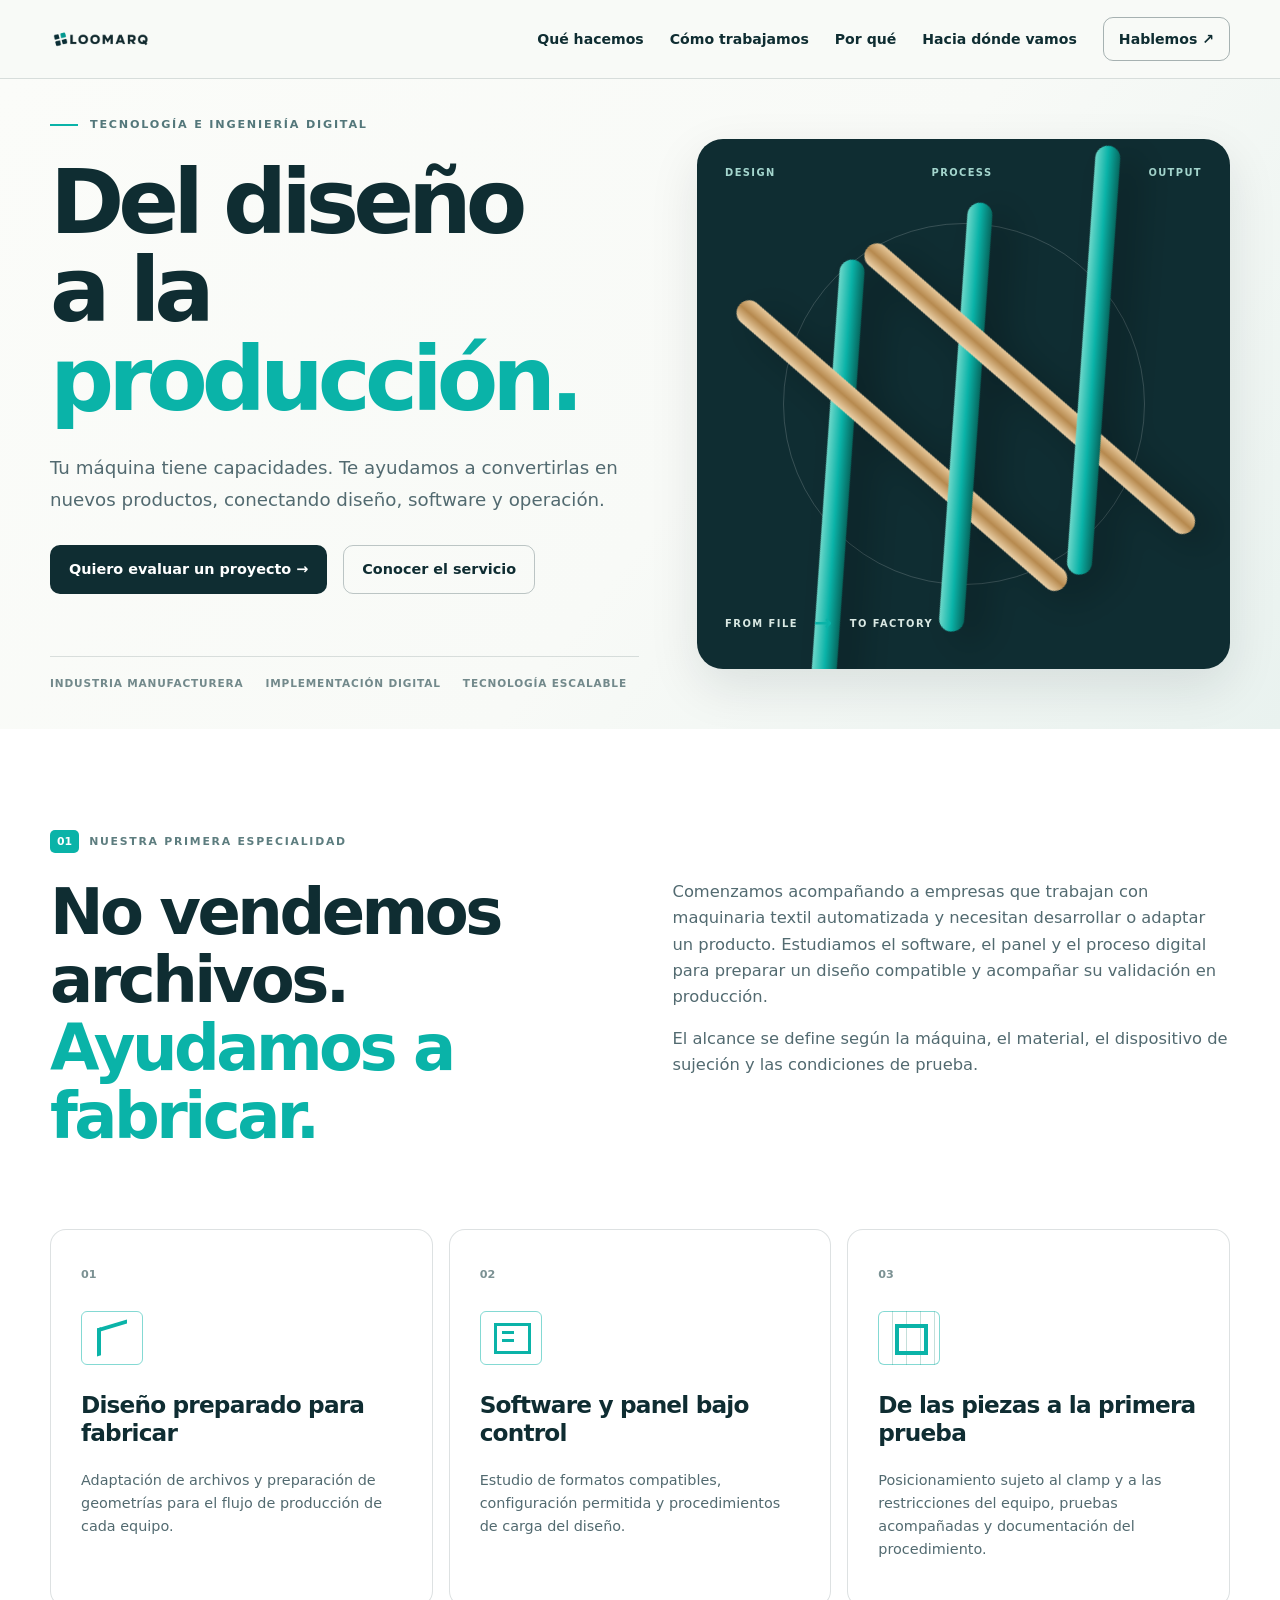
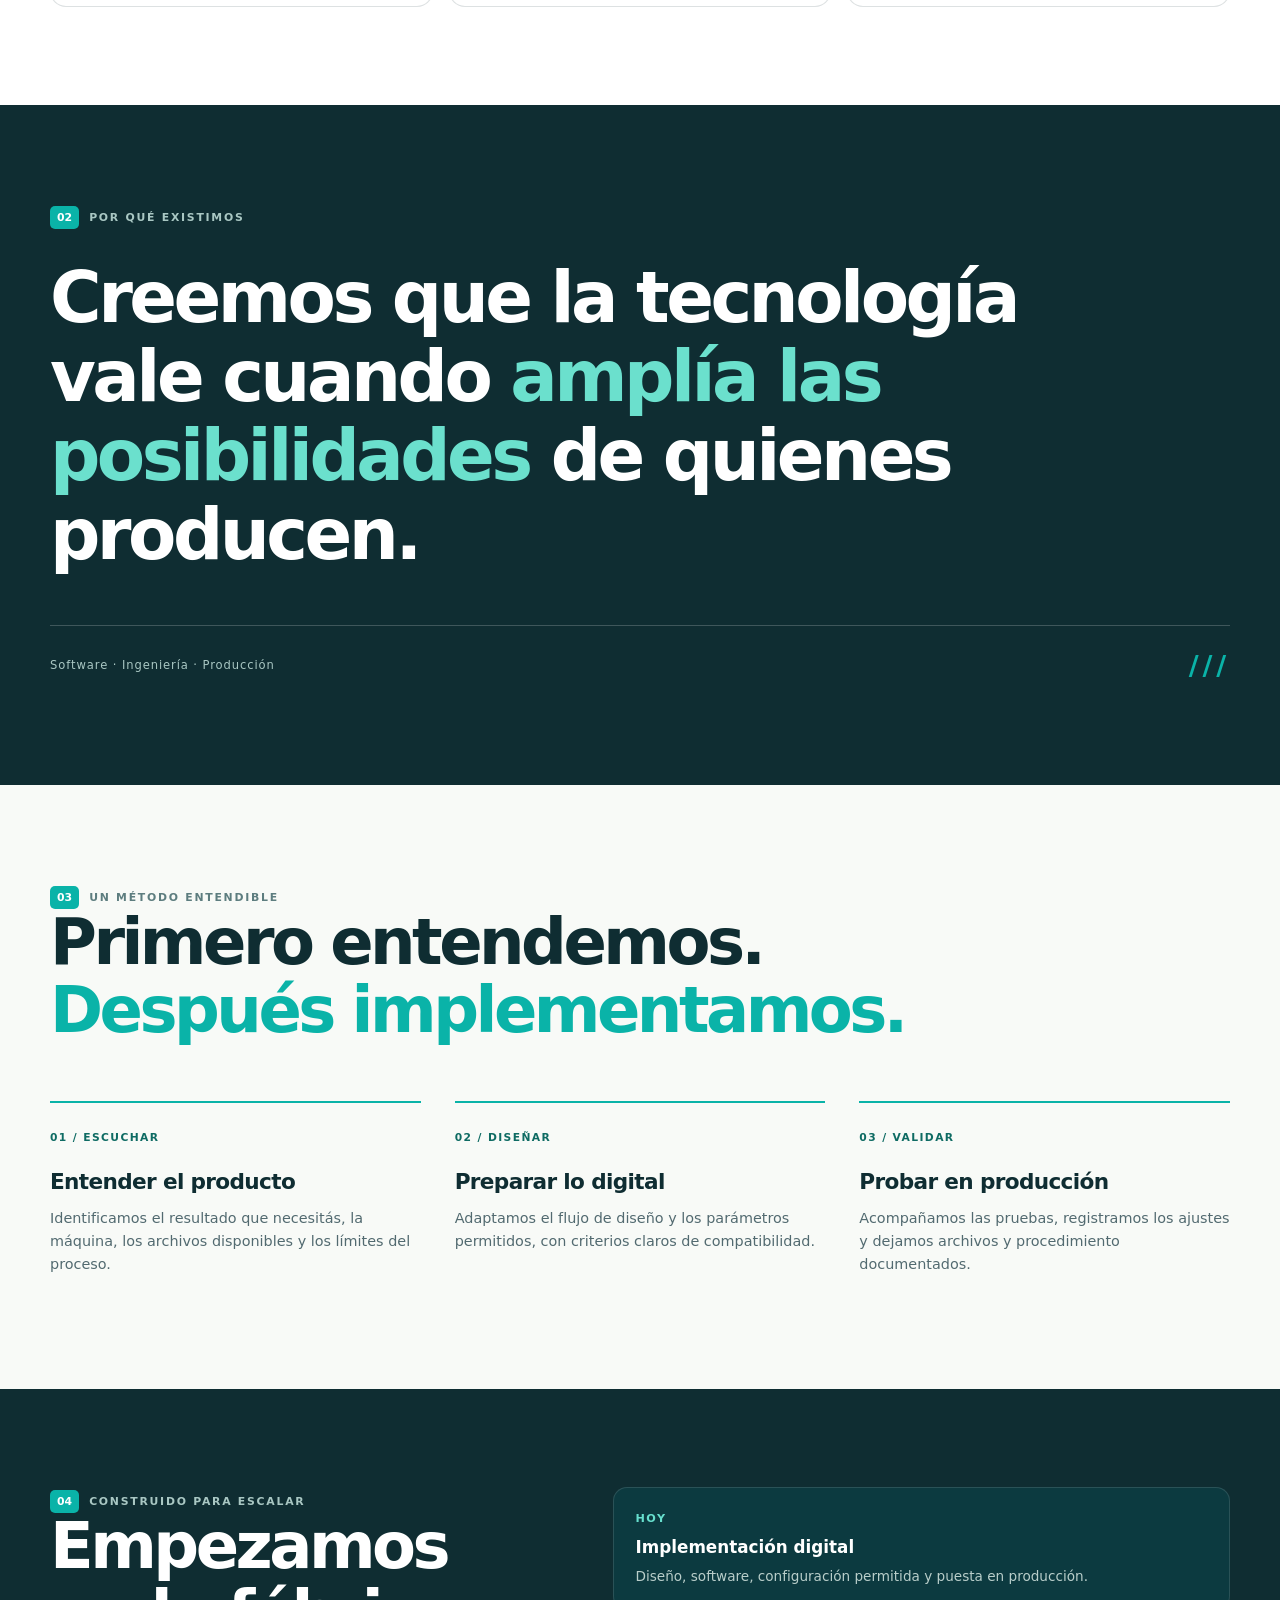
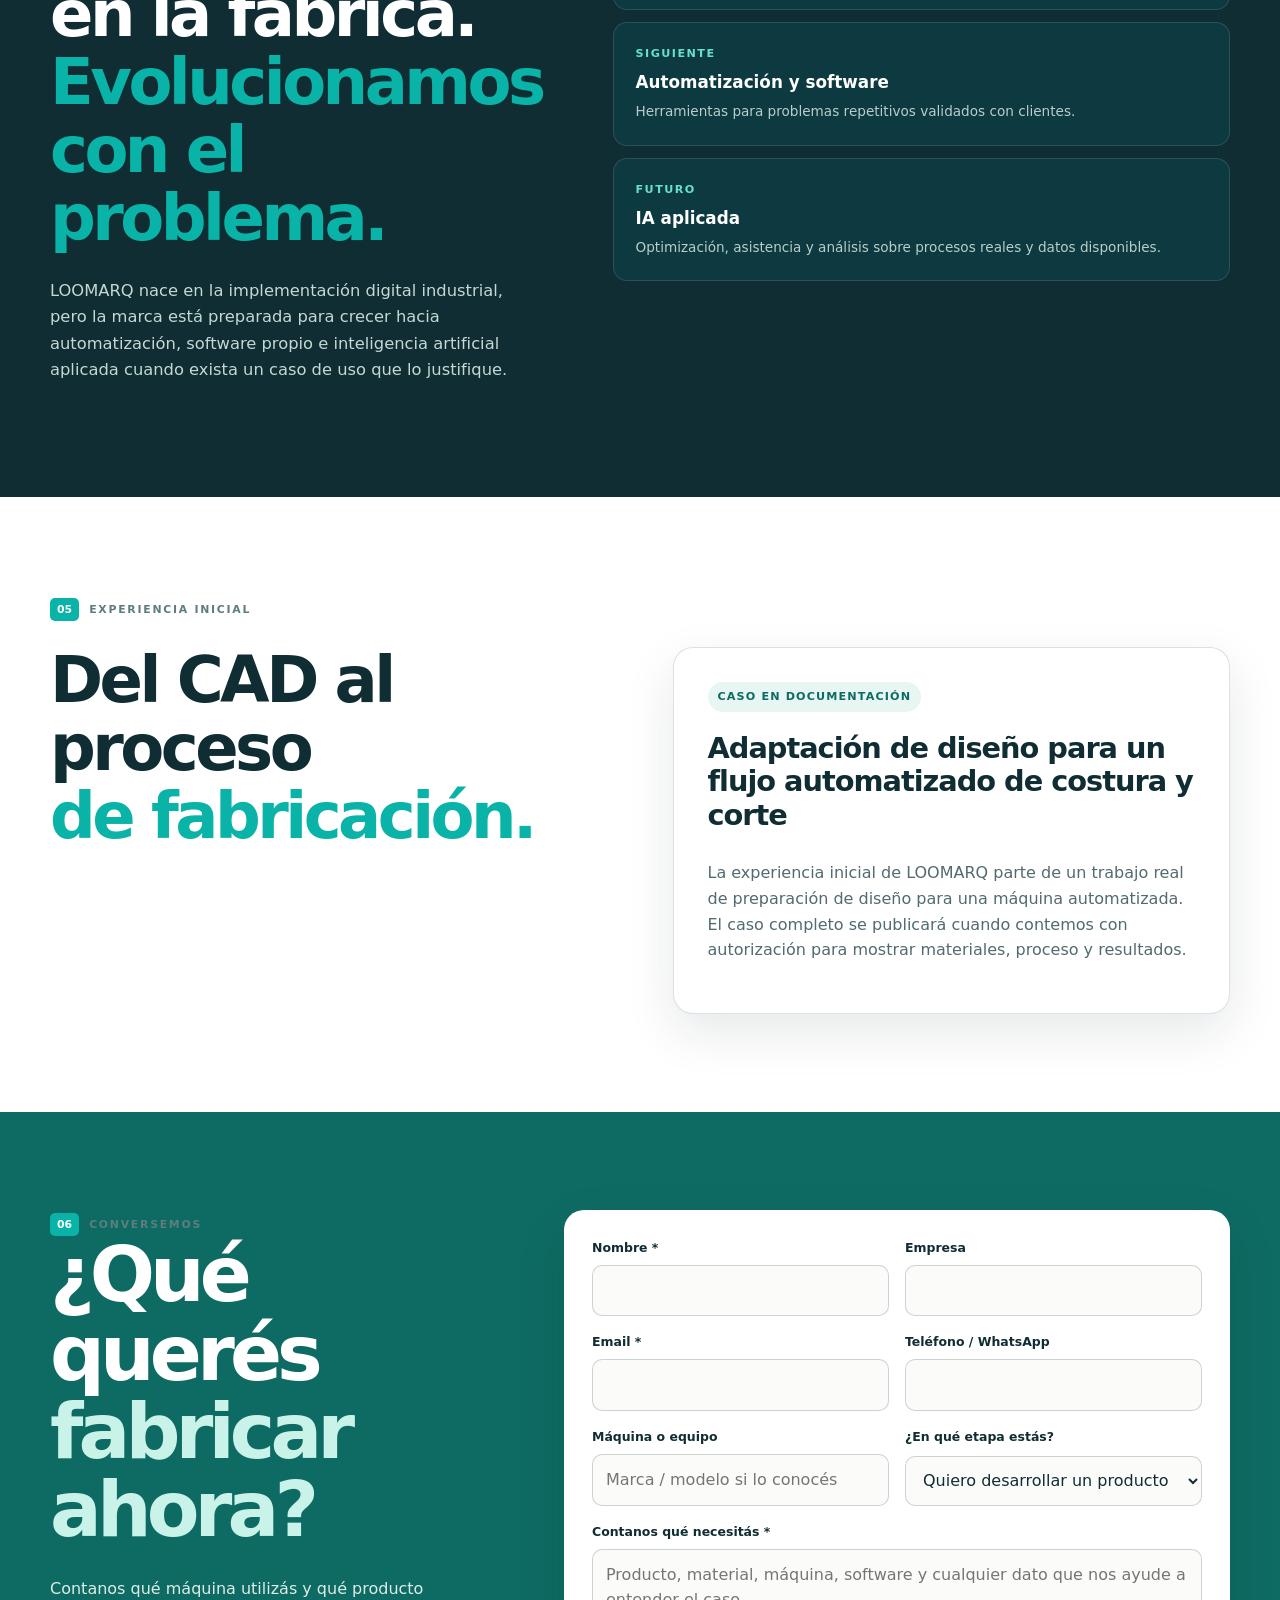
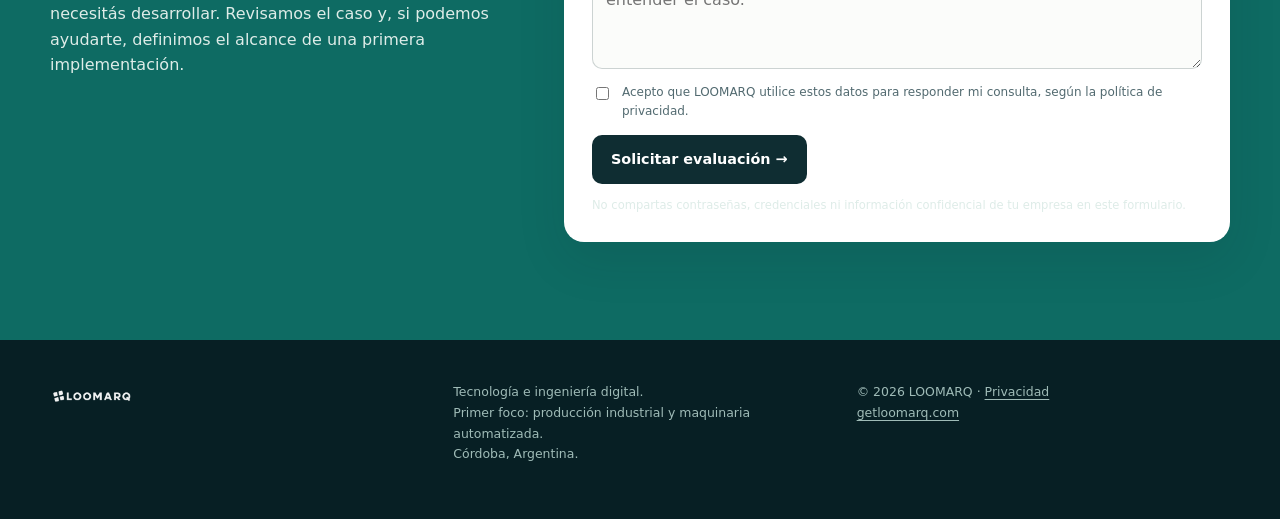
==== index.html @ f841d5cf "Initial LOOMARQ production website" ====
<!doctype html>
<html lang="es-AR">
<head>
  <meta charset="utf-8">
  <meta name="viewport" content="width=device-width,initial-scale=1">
  <title>LOOMARQ | Tecnología e ingeniería digital para producción industrial</title>
  <meta name="description" content="LOOMARQ conecta diseño, software y operación para ayudar a empresas industriales a poner nuevos productos en producción con maquinaria automatizada.">
  <meta name="theme-color" content="#0f2d32">
  <link rel="canonical" href="https://getloomarq.com/">
  <meta property="og:type" content="website"><meta property="og:locale" content="es_AR"><meta property="og:site_name" content="LOOMARQ">
  <meta property="og:title" content="LOOMARQ | Del diseño a la producción"><meta property="og:description" content="Tecnología e ingeniería digital para producción industrial.">
  <meta property="og:url" content="https://getloomarq.com/"><meta property="og:image" content="https://getloomarq.com/assets/img/og/loomarq-og-home.jpg">
  <meta name="twitter:card" content="summary_large_image"><meta name="twitter:title" content="LOOMARQ | Del diseño a la producción"><meta name="twitter:description" content="Tecnología e ingeniería digital para producción industrial."><meta name="twitter:image" content="https://getloomarq.com/assets/img/og/loomarq-og-home.jpg">
  <link rel="icon" href="./favicon.ico" sizes="any"><link rel="icon" type="image/png" sizes="32x32" href="./assets/icons/favicon-32x32.png"><link rel="apple-touch-icon" href="./assets/icons/apple-touch-icon.png"><link rel="manifest" href="./site.webmanifest">
  <link rel="stylesheet" href="./assets/css/styles.css">
  <script type="application/ld+json">{"@context":"https://schema.org","@type":"Organization","name":"LOOMARQ","url":"https://getloomarq.com/","logo":"https://getloomarq.com/assets/img/brand/loomarq-logo-primary.png","description":"Tecnología e ingeniería digital para producción industrial.","areaServed":"AR"}</script>
</head>
<body>
<a class="skip" href="#contenido">Ir al contenido</a>
<header class="header">
  <div class="wrap header__inner">
    <a class="brand" href="#inicio" aria-label="LOOMARQ, inicio"><img src="./assets/img/brand/loomarq-logo-primary.png" width="300" height="100" alt="LOOMARQ"></a>
    <nav class="nav" data-nav aria-label="Navegación principal">
      <a href="#soluciones">Qué hacemos</a><a href="#metodo">Cómo trabajamos</a><a href="#proposito">Por qué</a><a href="#evolucion">Hacia dónde vamos</a><a class="nav__cta" href="#contacto">Hablemos ↗</a>
    </nav>
    <button class="menu" data-menu aria-label="Abrir menú" aria-expanded="false">☰</button>
  </div>
</header>
<main id="contenido">
<section class="hero" id="inicio">
  <div class="wrap hero__grid">
    <div>
      <p class="eyebrow">Tecnología e ingeniería digital</p>
      <h1>Del diseño<br>a la <em>producción.</em></h1>
      <p class="lead">Tu máquina tiene capacidades. Te ayudamos a convertirlas en nuevos productos, conectando diseño, software y operación.</p>
      <div class="actions"><a class="btn btn--primary" href="#contacto">Quiero evaluar un proyecto →</a><a class="btn btn--secondary" href="#soluciones">Conocer el servicio</a></div>
      <div class="hero__tags"><span>Industria manufacturera</span><span>Implementación digital</span><span>Tecnología escalable</span></div>
    </div>
    <div class="machine-art" aria-hidden="true"><div class="machine-art__top"><span>DESIGN</span><span>PROCESS</span><span>OUTPUT</span></div><div class="braid"><span class="thread"></span><span class="thread"></span><span class="thread"></span><span class="thread"></span><span class="thread"></span></div><div class="machine-art__caption"><span>FROM FILE</span><b>→</b><span>TO FACTORY</span></div></div>
  </div>
</section>
<section class="section section--white" id="soluciones">
  <div class="wrap">
    <span class="kicker"><b>01</b>Nuestra primera especialidad</span>
    <div class="section__head"><h2>No vendemos archivos.<br><em>Ayudamos a fabricar.</em></h2><div class="section__copy"><p>Comenzamos acompañando a empresas que trabajan con maquinaria textil automatizada y necesitan desarrollar o adaptar un producto. Estudiamos el software, el panel y el proceso digital para preparar un diseño compatible y acompañar su validación en producción.</p><p>El alcance se define según la máquina, el material, el dispositivo de sujeción y las condiciones de prueba.</p></div></div>
    <div class="cards">
      <article class="card"><span class="card__num">01</span><div class="iconbox iconbox--design" aria-hidden="true"></div><h3>Diseño preparado para fabricar</h3><p>Adaptación de archivos y preparación de geometrías para el flujo de producción de cada equipo.</p></article>
      <article class="card"><span class="card__num">02</span><div class="iconbox iconbox--software" aria-hidden="true"></div><h3>Software y panel bajo control</h3><p>Estudio de formatos compatibles, configuración permitida y procedimientos de carga del diseño.</p></article>
      <article class="card"><span class="card__num">03</span><div class="iconbox iconbox--production" aria-hidden="true"></div><h3>De las piezas a la primera prueba</h3><p>Posicionamiento sujeto al clamp y a las restricciones del equipo, pruebas acompañadas y documentación del procedimiento.</p></article>
    </div>
  </div>
</section>
<section class="section section--dark" id="proposito">
  <div class="wrap"><span class="kicker"><b>02</b>Por qué existimos</span><p class="statement">Creemos que la tecnología vale cuando <em>amplía las posibilidades</em> de quienes producen.</p><div class="darkline"><span>Software · Ingeniería · Producción</span><strong>///</strong></div></div>
</section>
<section class="section" id="metodo">
  <div class="wrap"><span class="kicker"><b>03</b>Un método entendible</span><h2>Primero entendemos.<br><em>Después implementamos.</em></h2><div class="steps"><div class="step"><small>01 / ESCUCHAR</small><h3>Entender el producto</h3><p>Identificamos el resultado que necesitás, la máquina, los archivos disponibles y los límites del proceso.</p></div><div class="step"><small>02 / DISEÑAR</small><h3>Preparar lo digital</h3><p>Adaptamos el flujo de diseño y los parámetros permitidos, con criterios claros de compatibilidad.</p></div><div class="step"><small>03 / VALIDAR</small><h3>Probar en producción</h3><p>Acompañamos las pruebas, registramos los ajustes y dejamos archivos y procedimiento documentados.</p></div></div></div>
</section>
<section class="section section--dark" id="evolucion">
  <div class="wrap evolution"><div><span class="kicker"><b>04</b>Construido para escalar</span><h2>Empezamos en la fábrica.<br><em>Evolucionamos con el problema.</em></h2><div class="section__copy"><p>LOOMARQ nace en la implementación digital industrial, pero la marca está preparada para crecer hacia automatización, software propio e inteligencia artificial aplicada cuando exista un caso de uso que lo justifique.</p></div></div><div class="ladder"><div class="rung"><b>HOY</b><strong>Implementación digital</strong><p>Diseño, software, configuración permitida y puesta en producción.</p></div><div class="rung"><b>SIGUIENTE</b><strong>Automatización y software</strong><p>Herramientas para problemas repetitivos validados con clientes.</p></div><div class="rung"><b>FUTURO</b><strong>IA aplicada</strong><p>Optimización, asistencia y análisis sobre procesos reales y datos disponibles.</p></div></div></div>
</section>
<section class="section section--white">
  <div class="wrap"><span class="kicker"><b>05</b>Experiencia inicial</span><div class="section__head"><h2>Del CAD al proceso<br><em>de fabricación.</em></h2><div class="case"><span class="case__tag">Caso en documentación</span><h3>Adaptación de diseño para un flujo automatizado de costura y corte</h3><p>La experiencia inicial de LOOMARQ parte de un trabajo real de preparación de diseño para una máquina automatizada. El caso completo se publicará cuando contemos con autorización para mostrar materiales, proceso y resultados.</p></div></div></div>
</section>
<section class="section contact" id="contacto">
  <div class="wrap contact__grid"><div><span class="kicker"><b>06</b>Conversemos</span><h2>¿Qué querés<br><em>fabricar ahora?</em></h2><p>Contanos qué máquina utilizás y qué producto necesitás desarrollar. Revisamos el caso y, si podemos ayudarte, definimos el alcance de una primera implementación.</p></div>
  <form class="form" name="evaluacion" method="POST" action="./gracias.html" data-netlify="true" netlify-honeypot="bot-field">
    <input type="hidden" name="form-name" value="evaluacion"><p class="hidden"><label>No completar: <input name="bot-field"></label></p>
    <div class="form__grid"><div class="field"><label for="nombre">Nombre *</label><input id="nombre" name="nombre" autocomplete="name" required></div><div class="field"><label for="empresa">Empresa</label><input id="empresa" name="empresa" autocomplete="organization"></div><div class="field"><label for="email">Email *</label><input id="email" name="email" type="email" autocomplete="email" required></div><div class="field"><label for="telefono">Teléfono / WhatsApp</label><input id="telefono" name="telefono" type="tel" autocomplete="tel"></div><div class="field"><label for="maquina">Máquina o equipo</label><input id="maquina" name="maquina" placeholder="Marca / modelo si lo conocés"></div><div class="field"><label for="etapa">¿En qué etapa estás?</label><select id="etapa" name="etapa"><option>Quiero desarrollar un producto</option><option>Ya tengo un diseño y necesito adaptarlo</option><option>Necesito entender software/panel</option><option>Estoy evaluando una máquina</option><option>Otro</option></select></div><div class="field field--full"><label for="mensaje">Contanos qué necesitás *</label><textarea id="mensaje" name="mensaje" required placeholder="Producto, material, máquina, software y cualquier dato que nos ayude a entender el caso."></textarea></div></div>
    <label class="check"><input type="checkbox" name="privacidad" required><span>Acepto que LOOMARQ utilice estos datos para responder mi consulta, según la <a href="./privacidad.html" target="_blank" rel="noopener">política de privacidad</a>.</span></label>
    <button class="btn btn--primary" type="submit">Solicitar evaluación →</button><p class="form__note">No compartas contraseñas, credenciales ni información confidencial de tu empresa en este formulario.</p>
  </form></div>
</section>
</main>
<footer class="footer"><div class="wrap footer__grid"><div class="footer__brand"><img src="./assets/img/brand/loomarq-logo-primary.png" alt="LOOMARQ"></div><p>Tecnología e ingeniería digital.<br>Primer foco: producción industrial y maquinaria automatizada.<br>Córdoba, Argentina.</p><small>© <span data-year></span> LOOMARQ · <a href="./privacidad.html">Privacidad</a><br><a href="https://getloomarq.com/">getloomarq.com</a></small></div></footer>
<script src="./assets/js/main.js" defer></script>
</body></html>
---- assets/css/styles.css ----
:root{
  --ink:#0f2d32; --deep:#071f24; --teal:#0ab3a8; --teal-dark:#0e6b63;
  --mint:#c9f2e8; --paper:#f8faf7; --white:#ffffff; --slate:#526a70;
  --sand:#d6b57c; --line:rgba(15,45,50,.14); --shadow:0 18px 50px rgba(7,31,36,.10);
  --radius:18px; --max:1180px;
}
*{box-sizing:border-box}
html{scroll-behavior:smooth}
body{margin:0;background:var(--paper);color:var(--ink);font-family:Inter,ui-sans-serif,system-ui,-apple-system,"Segoe UI",Roboto,Arial,sans-serif;line-height:1.6;text-rendering:optimizeLegibility}
img{max-width:100%;display:block} a{color:inherit;text-decoration:none} button,input,textarea,select{font:inherit}
button,a{touch-action:manipulation}.wrap{width:min(var(--max),calc(100% - 44px));margin-inline:auto}.skip{position:absolute;left:-9999px;top:8px;background:white;padding:10px 14px;border-radius:8px;z-index:999}.skip:focus{left:12px}
.header{position:sticky;top:0;z-index:50;background:rgba(248,250,247,.94);backdrop-filter:blur(14px);border-bottom:1px solid var(--line)}.header__inner{height:78px;display:flex;align-items:center;justify-content:space-between;gap:20px}.brand img{height:34px;width:auto}.nav{display:flex;align-items:center;gap:26px;font-size:.88rem;font-weight:650}.nav a{transition:color .2s ease}.nav a:hover{color:var(--teal-dark)}.nav__cta{padding:10px 15px;border:1px solid rgba(15,45,50,.35);border-radius:10px}.menu{display:none;border:0;background:transparent;padding:8px;color:var(--ink)}
.hero{background:linear-gradient(128deg,#fbfcf9 0%,#f8faf7 56%,#e9f2ef 100%);overflow:hidden}.hero__grid{min-height:650px;display:grid;grid-template-columns:1.05fr .95fr;gap:58px;align-items:center}.eyebrow{display:flex;align-items:center;gap:12px;font-weight:800;letter-spacing:.16em;text-transform:uppercase;font-size:.7rem;color:#53777a}.eyebrow::before{content:"";display:block;width:28px;height:2px;background:var(--teal)}h1,h2,h3,p{margin-top:0}h1{font-size:clamp(3.4rem,7vw,6.2rem);line-height:.99;letter-spacing:-.067em;margin:24px 0 28px;font-weight:820}h1 em,h2 em{font-style:normal;color:var(--teal)}.lead{font-size:1.14rem;line-height:1.75;color:var(--slate);max-width:610px}.actions{display:flex;align-items:center;flex-wrap:wrap;gap:16px;margin-top:30px}.btn{display:inline-flex;align-items:center;justify-content:center;gap:16px;min-height:48px;padding:12px 18px;border-radius:10px;border:1px solid transparent;font-weight:760;font-size:.9rem;cursor:pointer;transition:transform .2s ease,background .2s ease,border-color .2s ease}.btn:hover{transform:translateY(-2px)}.btn--primary{background:var(--ink);color:white}.btn--primary:hover{background:var(--teal-dark)}.btn--secondary{border-color:rgba(15,45,50,.26);background:transparent}.btn--secondary:hover{border-color:var(--teal-dark)}
.hero__tags{margin-top:62px;padding-top:18px;border-top:1px solid var(--line);display:flex;gap:22px;flex-wrap:wrap;color:#72898b;text-transform:uppercase;letter-spacing:.08em;font-size:.66rem;font-weight:750}.machine-art{height:530px;background:var(--ink);border-radius:26px;position:relative;overflow:hidden;box-shadow:var(--shadow)}.machine-art::after{content:"";position:absolute;width:360px;height:360px;border:1px solid rgba(255,255,255,.17);border-radius:50%;left:50%;top:50%;transform:translate(-50%,-50%)}.machine-art__top{position:absolute;inset:26px 28px auto;display:flex;justify-content:space-between;color:#a4d6ce;font-size:.62rem;font-weight:800;letter-spacing:.14em;z-index:2}.braid{position:absolute;width:390px;height:300px;left:50%;top:50%;transform:translate(-50%,-49%) rotate(-24deg);filter:drop-shadow(12px 18px 18px rgba(0,0,0,.25));z-index:2}.thread{position:absolute;width:25px;height:430px;border-radius:30px;background:linear-gradient(90deg,#6ed8ca,var(--teal),#06675e)}.thread:nth-child(even){background:linear-gradient(90deg,#ecd2aa,#b6894e,#e7c89a)}.thread:nth-child(1){left:40px;top:-55px;transform:rotate(28deg)}.thread:nth-child(2){left:110px;top:-55px;transform:rotate(-25deg)}.thread:nth-child(3){left:180px;top:-55px;transform:rotate(28deg)}.thread:nth-child(4){left:250px;top:-55px;transform:rotate(-25deg)}.thread:nth-child(5){left:320px;top:-55px;transform:rotate(28deg)}.machine-art__caption{position:absolute;left:28px;right:28px;bottom:28px;display:flex;align-items:center;gap:16px;color:#d9e8e3;font-size:.62rem;letter-spacing:.15em;font-weight:800;z-index:3}.machine-art__caption b{color:var(--teal);font-size:1.35rem}
.section{padding:98px 0}.section--white{background:white}.section--dark{background:var(--ink);color:white}.section__head{display:grid;grid-template-columns:1fr 1fr;gap:65px;align-items:start;margin-top:26px}.section h2{font-size:clamp(2.55rem,5vw,4.5rem);line-height:1.06;letter-spacing:-.055em;margin-bottom:26px}.section__copy{font-size:1.02rem;color:var(--slate);max-width:620px}.section--dark .section__copy{color:#c6d8d4}.kicker{display:inline-flex;align-items:center;gap:10px;font-size:.68rem;letter-spacing:.16em;text-transform:uppercase;font-weight:800;color:#5d7d7f}.kicker b{background:var(--teal);color:white;border-radius:5px;padding:3px 7px;letter-spacing:0}.section--dark .kicker{color:#a9c7c3}.cards{display:grid;grid-template-columns:repeat(3,1fr);gap:16px;margin-top:52px}.card{background:white;border:1px solid var(--line);padding:30px;border-radius:16px;min-height:300px;transition:transform .2s ease,border-color .2s ease,box-shadow .2s ease}.card:hover{transform:translateY(-4px);border-color:rgba(10,179,168,.55);box-shadow:0 14px 40px rgba(7,31,36,.07)}.card__num{font-size:.7rem;color:#7b9193;font-weight:750}.iconbox{width:62px;height:54px;border:1px solid rgba(10,179,168,.5);margin:26px 0;position:relative;border-radius:6px}.iconbox::before,.iconbox::after{content:"";position:absolute}.iconbox--design::before{inset:12px 15px;border-left:4px solid var(--teal);border-top:4px solid var(--teal);transform:skewY(-17deg)}.iconbox--software::before{width:31px;height:25px;border:3px solid var(--teal);left:13px;top:11px}.iconbox--software::after{width:12px;height:3px;background:var(--teal);left:21px;top:19px;box-shadow:0 8px 0 var(--teal)}.iconbox--production{background:repeating-linear-gradient(90deg,transparent 0,transparent 13px,#c4dfda 13px,#c4dfda 14px)}.iconbox--production::before{left:16px;top:12px;width:25px;height:23px;border:4px solid var(--teal)}.card h3{font-size:1.45rem;line-height:1.18;letter-spacing:-.035em}.card p{color:var(--slate);font-size:.9rem}
.statement{font-size:clamp(2.4rem,5.5vw,4.8rem);font-weight:820;line-height:1.12;letter-spacing:-.05em;max-width:1000px;margin:30px 0 50px}.statement em{font-style:normal;color:#6be0cd}.darkline{display:flex;align-items:center;justify-content:space-between;border-top:1px solid rgba(255,255,255,.20);padding-top:18px;color:#a9c7c3;font-size:.72rem;letter-spacing:.08em}.darkline strong{color:var(--teal);font-size:1.7rem;letter-spacing:.14em}
.steps{display:grid;grid-template-columns:repeat(3,1fr);gap:34px;margin-top:56px}.step{border-top:2px solid var(--teal);padding-top:20px}.step small{font-size:.67rem;letter-spacing:.13em;color:var(--teal-dark);font-weight:800}.step h3{font-size:1.35rem;letter-spacing:-.03em;margin:16px 0 8px}.step p{color:var(--slate);font-size:.9rem}.evolution{display:grid;grid-template-columns:.85fr 1.15fr;gap:70px;align-items:start}.ladder{display:grid;gap:12px}.rung{background:#0c3a40;border:1px solid rgba(255,255,255,.12);padding:22px;border-radius:14px}.rung b{display:block;color:#67dfce;font-size:.7rem;letter-spacing:.13em;margin-bottom:6px}.rung strong{font-size:1.05rem}.rung p{color:#b9ceca;font-size:.85rem;margin:5px 0 0}.case{border:1px solid var(--line);background:white;border-radius:20px;padding:34px;box-shadow:var(--shadow)}.case__tag{display:inline-block;background:#e7f6f2;color:var(--teal-dark);font-size:.7rem;letter-spacing:.1em;text-transform:uppercase;font-weight:800;border-radius:999px;padding:6px 10px;margin-bottom:20px}.case h3{font-size:1.8rem;line-height:1.15;letter-spacing:-.035em}.case p{color:var(--slate)}
.contact{background:#0e6b63;color:white}.contact__grid{display:grid;grid-template-columns:.8fr 1.2fr;gap:70px;align-items:start}.contact h2{font-size:clamp(3rem,6vw,5.8rem);line-height:1.02;letter-spacing:-.064em}.contact h2 em{color:var(--mint)}.contact p{color:#deece8}.form{background:white;color:var(--ink);border-radius:20px;padding:28px;box-shadow:var(--shadow)}.form__grid{display:grid;grid-template-columns:1fr 1fr;gap:16px}.field{display:grid;gap:7px}.field--full{grid-column:1/-1}.field label{font-size:.78rem;font-weight:760}.field input,.field textarea,.field select{width:100%;border:1px solid rgba(15,45,50,.20);border-radius:10px;background:#fbfcfa;padding:12px 13px;color:var(--ink);outline:none}.field input:focus,.field textarea:focus,.field select:focus{border-color:var(--teal);box-shadow:0 0 0 3px rgba(10,179,168,.12)}.field textarea{min-height:120px;resize:vertical}.check{display:flex;gap:10px;align-items:flex-start;font-size:.75rem;color:var(--slate);margin:14px 0}.check input{margin-top:4px}.form__note{font-size:.72rem;color:#6d8386;margin:12px 0 0}.hidden{position:absolute;left:-9999px;width:1px;height:1px;overflow:hidden}
.footer{background:var(--deep);color:#c9dad7;padding:42px 0}.footer__grid{display:grid;grid-template-columns:1fr 1fr 1fr;gap:30px;align-items:start}.footer__brand img{height:28px;filter:brightness(0) invert(1);opacity:.95}.footer p,.footer small{font-size:.78rem;line-height:1.65;color:#9fbbb7}.footer a{text-decoration:underline;text-underline-offset:3px}.footer a:hover{color:white}
.legal{padding:82px 0}.legal h1{font-size:clamp(2.4rem,5vw,4rem)}.legal h2{font-size:1.35rem;margin-top:34px;letter-spacing:-.02em}.legal p,.legal li{color:var(--slate)}.thanks{min-height:72vh;display:grid;place-items:center;text-align:center}.thanks .case{max-width:650px}
:focus-visible{outline:3px solid var(--teal);outline-offset:4px;border-radius:6px}
@media(max-width:900px){.nav a:not(.nav__cta){display:none}.menu{display:block}.nav{gap:8px}.nav.open{position:absolute;top:78px;left:0;right:0;background:var(--paper);padding:20px 22px;border-bottom:1px solid var(--line);display:grid}.nav.open a{display:block!important}.hero__grid,.section__head,.evolution,.contact__grid{grid-template-columns:1fr}.hero__grid{padding:56px 0;min-height:auto}.machine-art{height:400px}.cards,.steps{grid-template-columns:1fr}.section{padding:72px 0}.contact__grid{gap:35px}.footer__grid{grid-template-columns:1fr 1fr}.form__grid{grid-template-columns:1fr}.field--full{grid-column:auto}}
@media(max-width:560px){.wrap{width:min(var(--max),calc(100% - 30px))}.brand img{height:28px}.nav__cta{display:none!important}.machine-art{height:330px}.braid{transform:translate(-50%,-50%) rotate(-24deg) scale(.72)}.hero__tags{margin-top:42px}.section{padding:62px 0}.cards{margin-top:35px}.footer__grid{grid-template-columns:1fr}.form{padding:20px}.darkline{align-items:flex-end}.darkline span{max-width:70%}}
@media(prefers-reduced-motion:reduce){html{scroll-behavior:auto}.btn,.card{transition:none}.btn:hover,.card:hover{transform:none}}
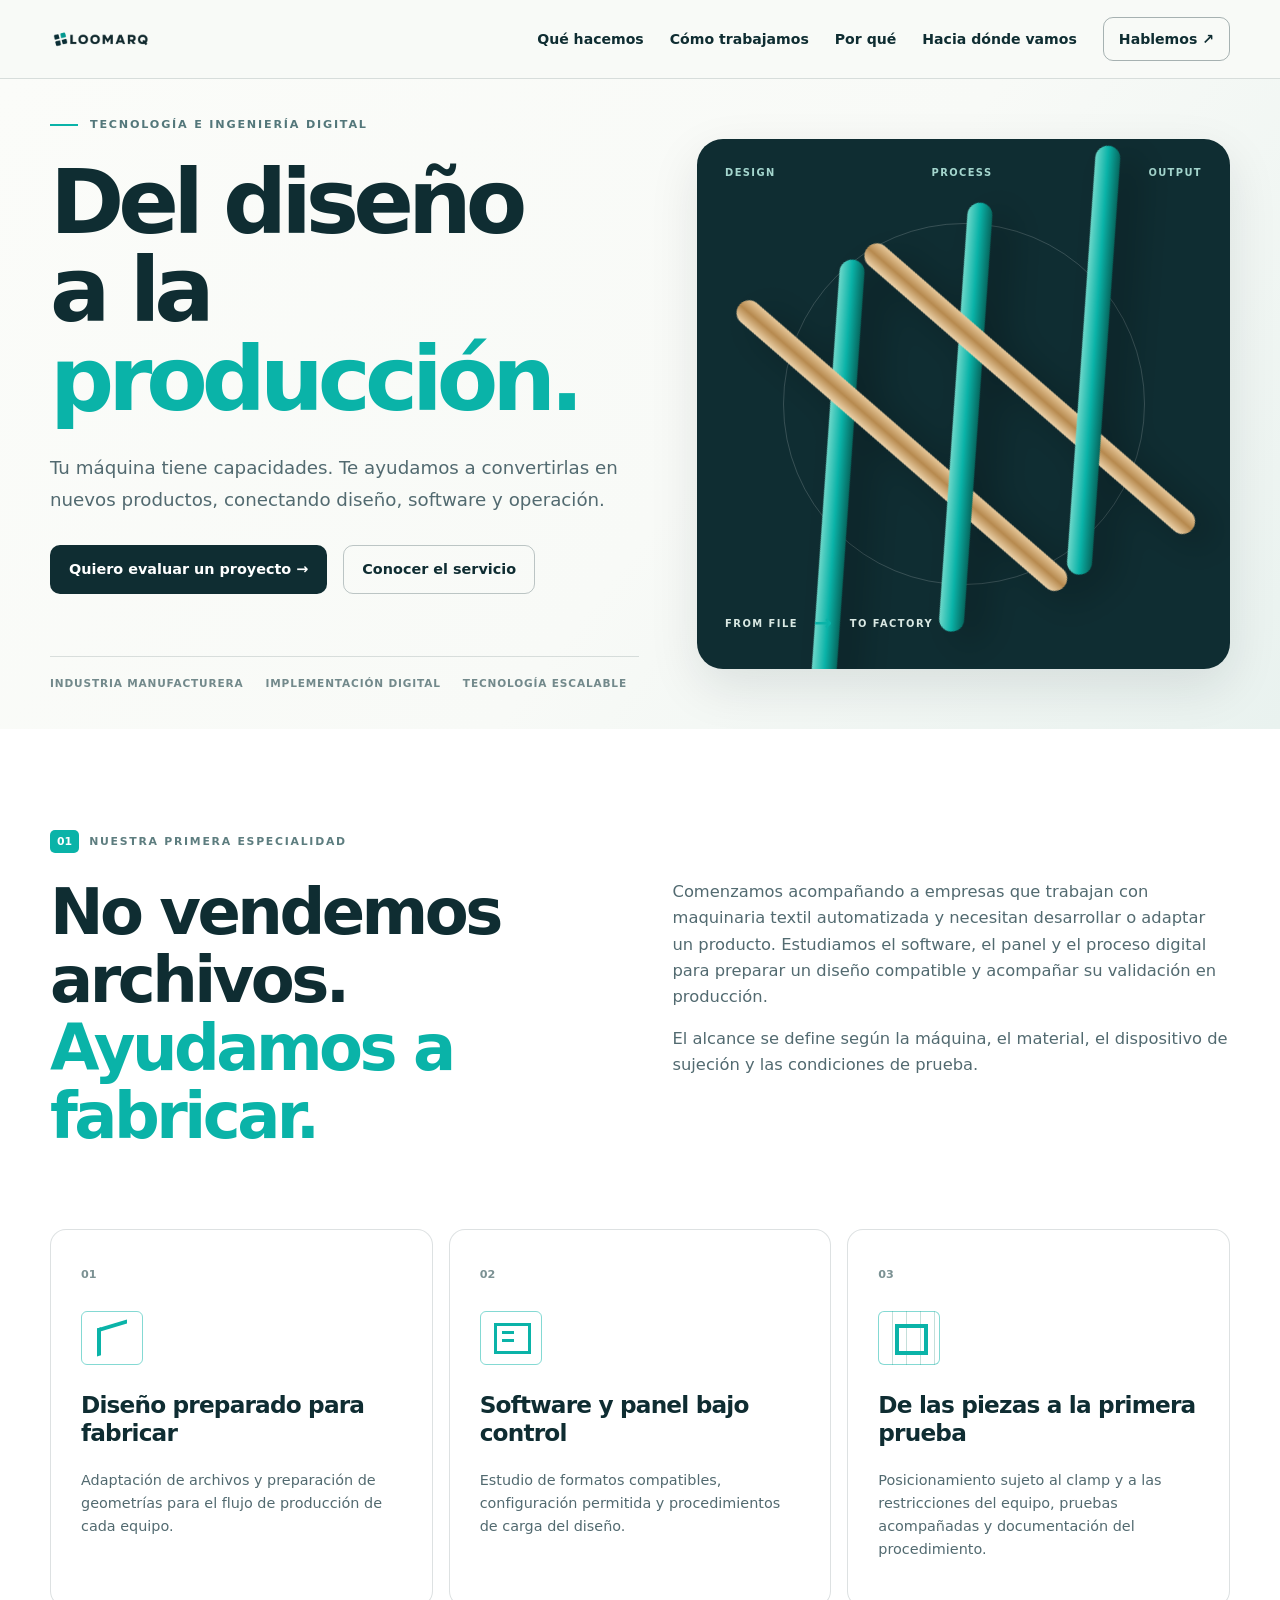
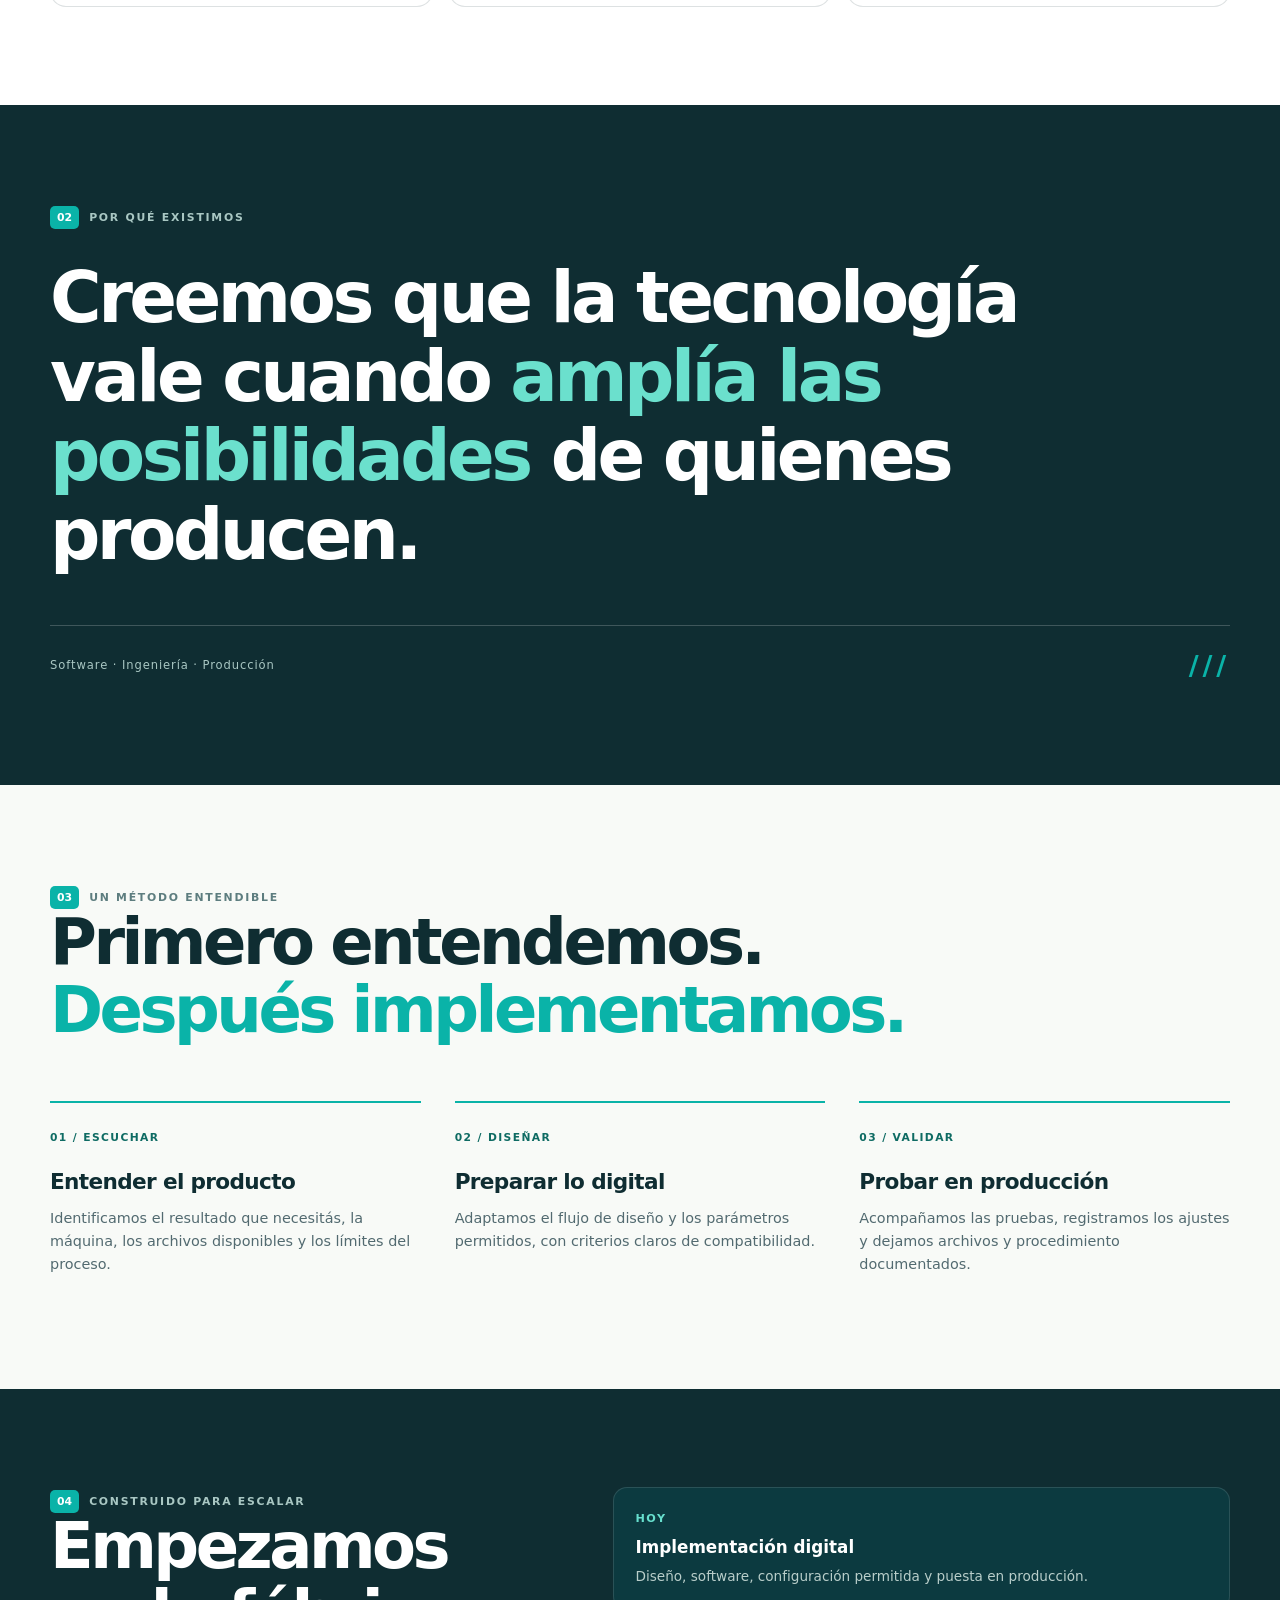
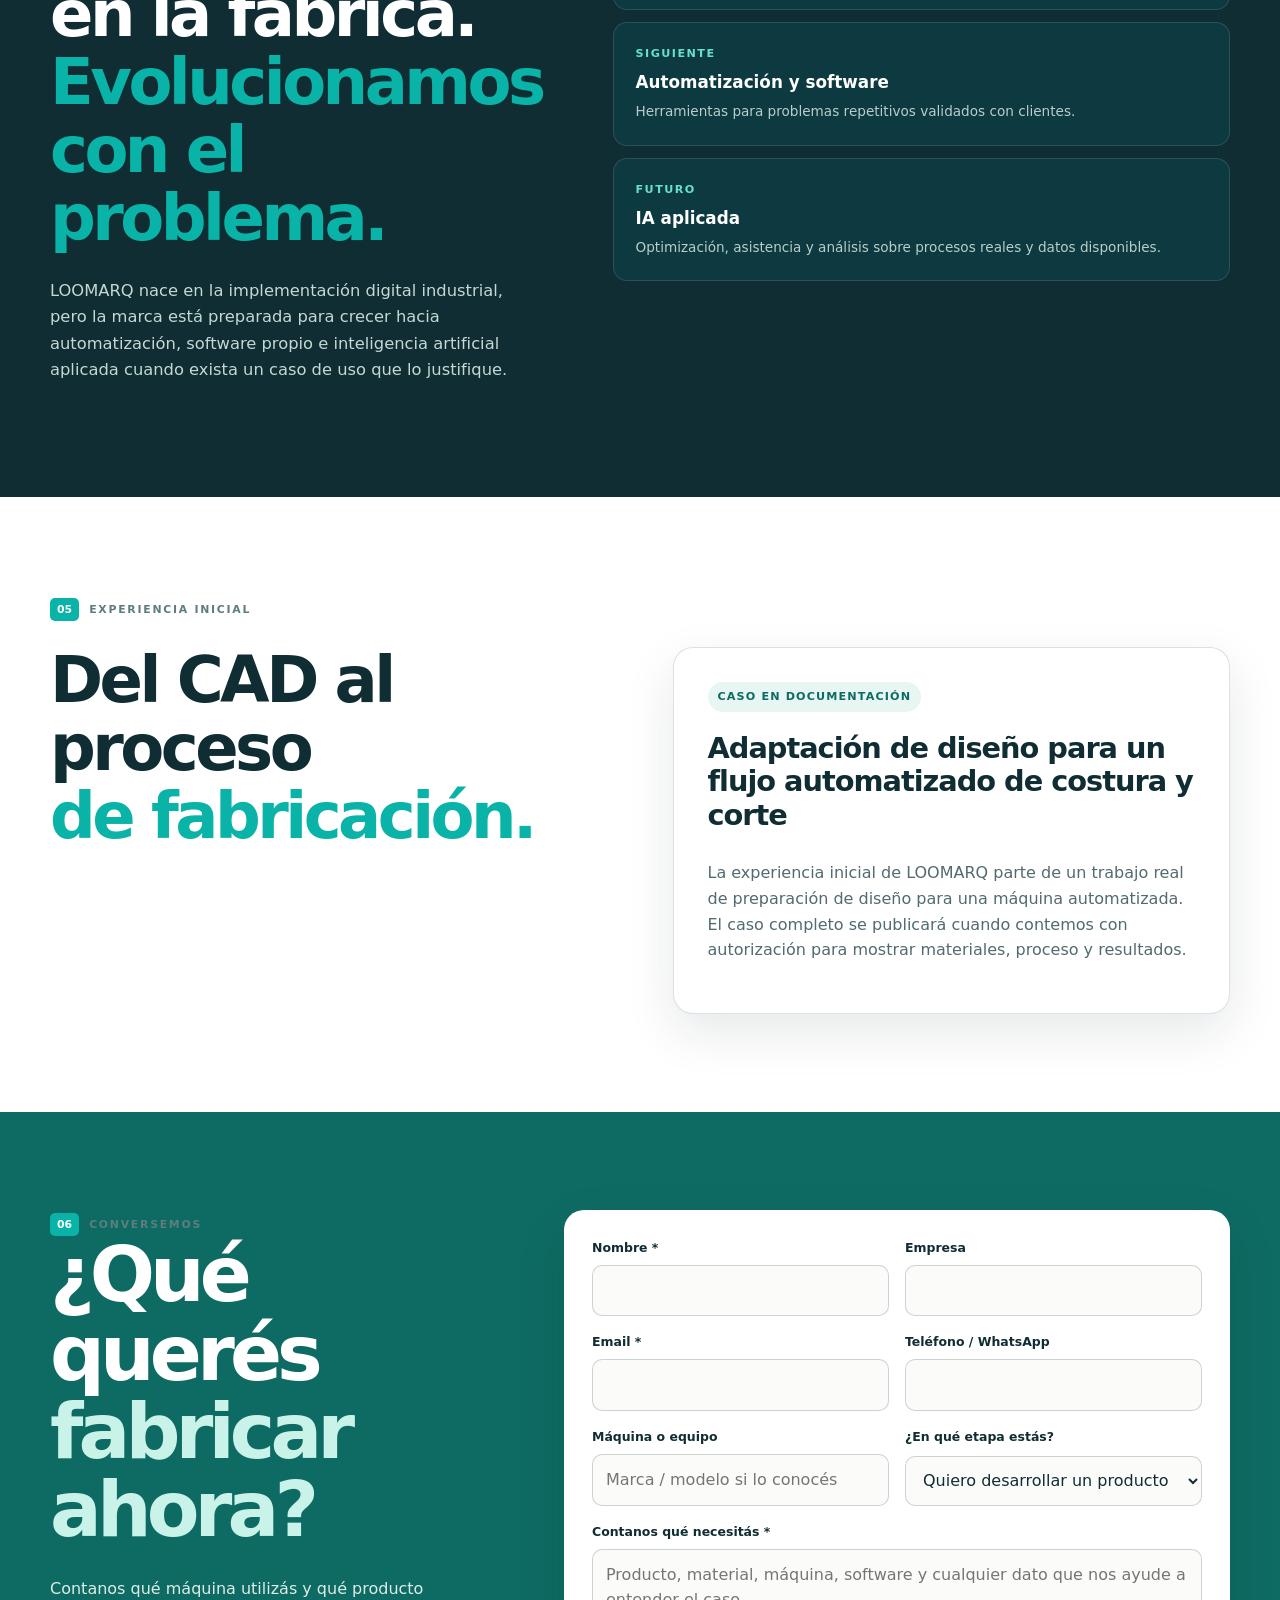
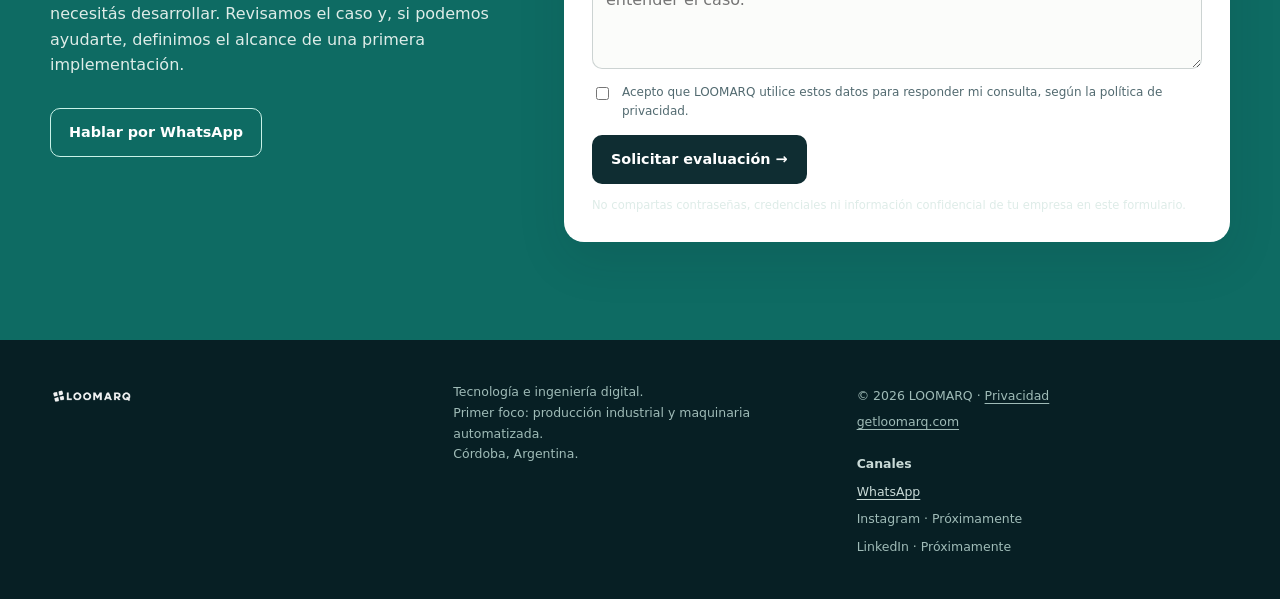
==== commit c532560f: "Add WhatsApp and social channel placeholders" ====
--- a/index.html
+++ b/index.html
@@ -63,7 +63,9 @@
   <div class="wrap"><span class="kicker"><b>05</b>Experiencia inicial</span><div class="section__head"><h2>Del CAD al proceso<br><em>de fabricación.</em></h2><div class="case"><span class="case__tag">Caso en documentación</span><h3>Adaptación de diseño para un flujo automatizado de costura y corte</h3><p>La experiencia inicial de LOOMARQ parte de un trabajo real de preparación de diseño para una máquina automatizada. El caso completo se publicará cuando contemos con autorización para mostrar materiales, proceso y resultados.</p></div></div></div>
 </section>
 <section class="section contact" id="contacto">
-  <div class="wrap contact__grid"><div><span class="kicker"><b>06</b>Conversemos</span><h2>¿Qué querés<br><em>fabricar ahora?</em></h2><p>Contanos qué máquina utilizás y qué producto necesitás desarrollar. Revisamos el caso y, si podemos ayudarte, definimos el alcance de una primera implementación.</p></div>
+  <div class="wrap contact__grid"><div><span class="kicker"><b>06</b>Conversemos</span><h2>¿Qué querés<br><em>fabricar ahora?</em></h2><p>Contanos qué máquina utilizás y qué producto necesitás desarrollar. Revisamos el caso y, si podemos ayudarte, definimos el alcance de una primera implementación.</p>
+    <div class="actions"><a class="btn btn--secondary contact__whatsapp" href="https://wa.me/5493518017921?text=Hola%2C%20quiero%20consultar%20por%20una%20implementaci%C3%B3n%20digital%20con%20LOOMARQ." target="_blank" rel="noopener noreferrer" aria-label="Hablar por WhatsApp (se abre en una nueva pestaña)">Hablar por WhatsApp</a></div>
+  </div>
   <form class="form" name="evaluacion" method="POST" action="./gracias.html" data-netlify="true" netlify-honeypot="bot-field">
     <input type="hidden" name="form-name" value="evaluacion"><p class="hidden"><label>No completar: <input name="bot-field"></label></p>
     <div class="form__grid"><div class="field"><label for="nombre">Nombre *</label><input id="nombre" name="nombre" autocomplete="name" required></div><div class="field"><label for="empresa">Empresa</label><input id="empresa" name="empresa" autocomplete="organization"></div><div class="field"><label for="email">Email *</label><input id="email" name="email" type="email" autocomplete="email" required></div><div class="field"><label for="telefono">Teléfono / WhatsApp</label><input id="telefono" name="telefono" type="tel" autocomplete="tel"></div><div class="field"><label for="maquina">Máquina o equipo</label><input id="maquina" name="maquina" placeholder="Marca / modelo si lo conocés"></div><div class="field"><label for="etapa">¿En qué etapa estás?</label><select id="etapa" name="etapa"><option>Quiero desarrollar un producto</option><option>Ya tengo un diseño y necesito adaptarlo</option><option>Necesito entender software/panel</option><option>Estoy evaluando una máquina</option><option>Otro</option></select></div><div class="field field--full"><label for="mensaje">Contanos qué necesitás *</label><textarea id="mensaje" name="mensaje" required placeholder="Producto, material, máquina, software y cualquier dato que nos ayude a entender el caso."></textarea></div></div>
@@ -72,6 +74,15 @@
   </form></div>
 </section>
 </main>
-<footer class="footer"><div class="wrap footer__grid"><div class="footer__brand"><img src="./assets/img/brand/loomarq-logo-primary.png" alt="LOOMARQ"></div><p>Tecnología e ingeniería digital.<br>Primer foco: producción industrial y maquinaria automatizada.<br>Córdoba, Argentina.</p><small>© <span data-year></span> LOOMARQ · <a href="./privacidad.html">Privacidad</a><br><a href="https://getloomarq.com/">getloomarq.com</a></small></div></footer>
+<footer class="footer"><div class="wrap footer__grid"><div class="footer__brand"><img src="./assets/img/brand/loomarq-logo-primary.png" alt="LOOMARQ"></div><p>Tecnología e ingeniería digital.<br>Primer foco: producción industrial y maquinaria automatizada.<br>Córdoba, Argentina.</p><div><small>© <span data-year></span> LOOMARQ · <a href="./privacidad.html">Privacidad</a><br><a href="https://getloomarq.com/">getloomarq.com</a></small>
+  <section class="footer__channels" aria-labelledby="canales-titulo">
+    <h2 id="canales-titulo" class="footer__channels-title">Canales</h2>
+    <ul class="footer__channels-list">
+      <li><a href="https://wa.me/5493518017921?text=Hola%2C%20quiero%20consultar%20por%20una%20implementaci%C3%B3n%20digital%20con%20LOOMARQ." target="_blank" rel="noopener noreferrer" aria-label="WhatsApp (se abre en una nueva pestaña)">WhatsApp</a></li>
+      <li><span class="footer__pending">Instagram · Próximamente</span></li>
+      <li><span class="footer__pending">LinkedIn · Próximamente</span></li>
+    </ul>
+  </section>
+</div></div></footer>
 <script src="./assets/js/main.js" defer></script>
 </body></html>
--- a/assets/css/styles.css
+++ b/assets/css/styles.css
@@ -18,6 +18,13 @@
 .contact{background:#0e6b63;color:white}.contact__grid{display:grid;grid-template-columns:.8fr 1.2fr;gap:70px;align-items:start}.contact h2{font-size:clamp(3rem,6vw,5.8rem);line-height:1.02;letter-spacing:-.064em}.contact h2 em{color:var(--mint)}.contact p{color:#deece8}.form{background:white;color:var(--ink);border-radius:20px;padding:28px;box-shadow:var(--shadow)}.form__grid{display:grid;grid-template-columns:1fr 1fr;gap:16px}.field{display:grid;gap:7px}.field--full{grid-column:1/-1}.field label{font-size:.78rem;font-weight:760}.field input,.field textarea,.field select{width:100%;border:1px solid rgba(15,45,50,.20);border-radius:10px;background:#fbfcfa;padding:12px 13px;color:var(--ink);outline:none}.field input:focus,.field textarea:focus,.field select:focus{border-color:var(--teal);box-shadow:0 0 0 3px rgba(10,179,168,.12)}.field textarea{min-height:120px;resize:vertical}.check{display:flex;gap:10px;align-items:flex-start;font-size:.75rem;color:var(--slate);margin:14px 0}.check input{margin-top:4px}.form__note{font-size:.72rem;color:#6d8386;margin:12px 0 0}.hidden{position:absolute;left:-9999px;width:1px;height:1px;overflow:hidden}
 .footer{background:var(--deep);color:#c9dad7;padding:42px 0}.footer__grid{display:grid;grid-template-columns:1fr 1fr 1fr;gap:30px;align-items:start}.footer__brand img{height:28px;filter:brightness(0) invert(1);opacity:.95}.footer p,.footer small{font-size:.78rem;line-height:1.65;color:#9fbbb7}.footer a{text-decoration:underline;text-underline-offset:3px}.footer a:hover{color:white}
 .legal{padding:82px 0}.legal h1{font-size:clamp(2.4rem,5vw,4rem)}.legal h2{font-size:1.35rem;margin-top:34px;letter-spacing:-.02em}.legal p,.legal li{color:var(--slate)}.thanks{min-height:72vh;display:grid;place-items:center;text-align:center}.thanks .case{max-width:650px}
+.contact__whatsapp{border-color:var(--mint)}
+.contact__whatsapp:hover{border-color:var(--white);background:rgba(255,255,255,.08)}
+.contact__whatsapp:focus-visible{outline-color:var(--white)}
+.footer__channels{margin-top:20px;font-size:.78rem}
+.footer__channels-title{font-size:inherit;margin:0 0 8px}
+.footer__channels-list{display:grid;gap:8px;list-style:none;padding:0;margin:0}
+.footer__pending{color:#9fbbb7}
 :focus-visible{outline:3px solid var(--teal);outline-offset:4px;border-radius:6px}
 @media(max-width:900px){.nav a:not(.nav__cta){display:none}.menu{display:block}.nav{gap:8px}.nav.open{position:absolute;top:78px;left:0;right:0;background:var(--paper);padding:20px 22px;border-bottom:1px solid var(--line);display:grid}.nav.open a{display:block!important}.hero__grid,.section__head,.evolution,.contact__grid{grid-template-columns:1fr}.hero__grid{padding:56px 0;min-height:auto}.machine-art{height:400px}.cards,.steps{grid-template-columns:1fr}.section{padding:72px 0}.contact__grid{gap:35px}.footer__grid{grid-template-columns:1fr 1fr}.form__grid{grid-template-columns:1fr}.field--full{grid-column:auto}}
 @media(max-width:560px){.wrap{width:min(var(--max),calc(100% - 30px))}.brand img{height:28px}.nav__cta{display:none!important}.machine-art{height:330px}.braid{transform:translate(-50%,-50%) rotate(-24deg) scale(.72)}.hero__tags{margin-top:42px}.section{padding:62px 0}.cards{margin-top:35px}.footer__grid{grid-template-columns:1fr}.form{padding:20px}.darkline{align-items:flex-end}.darkline span{max-width:70%}}
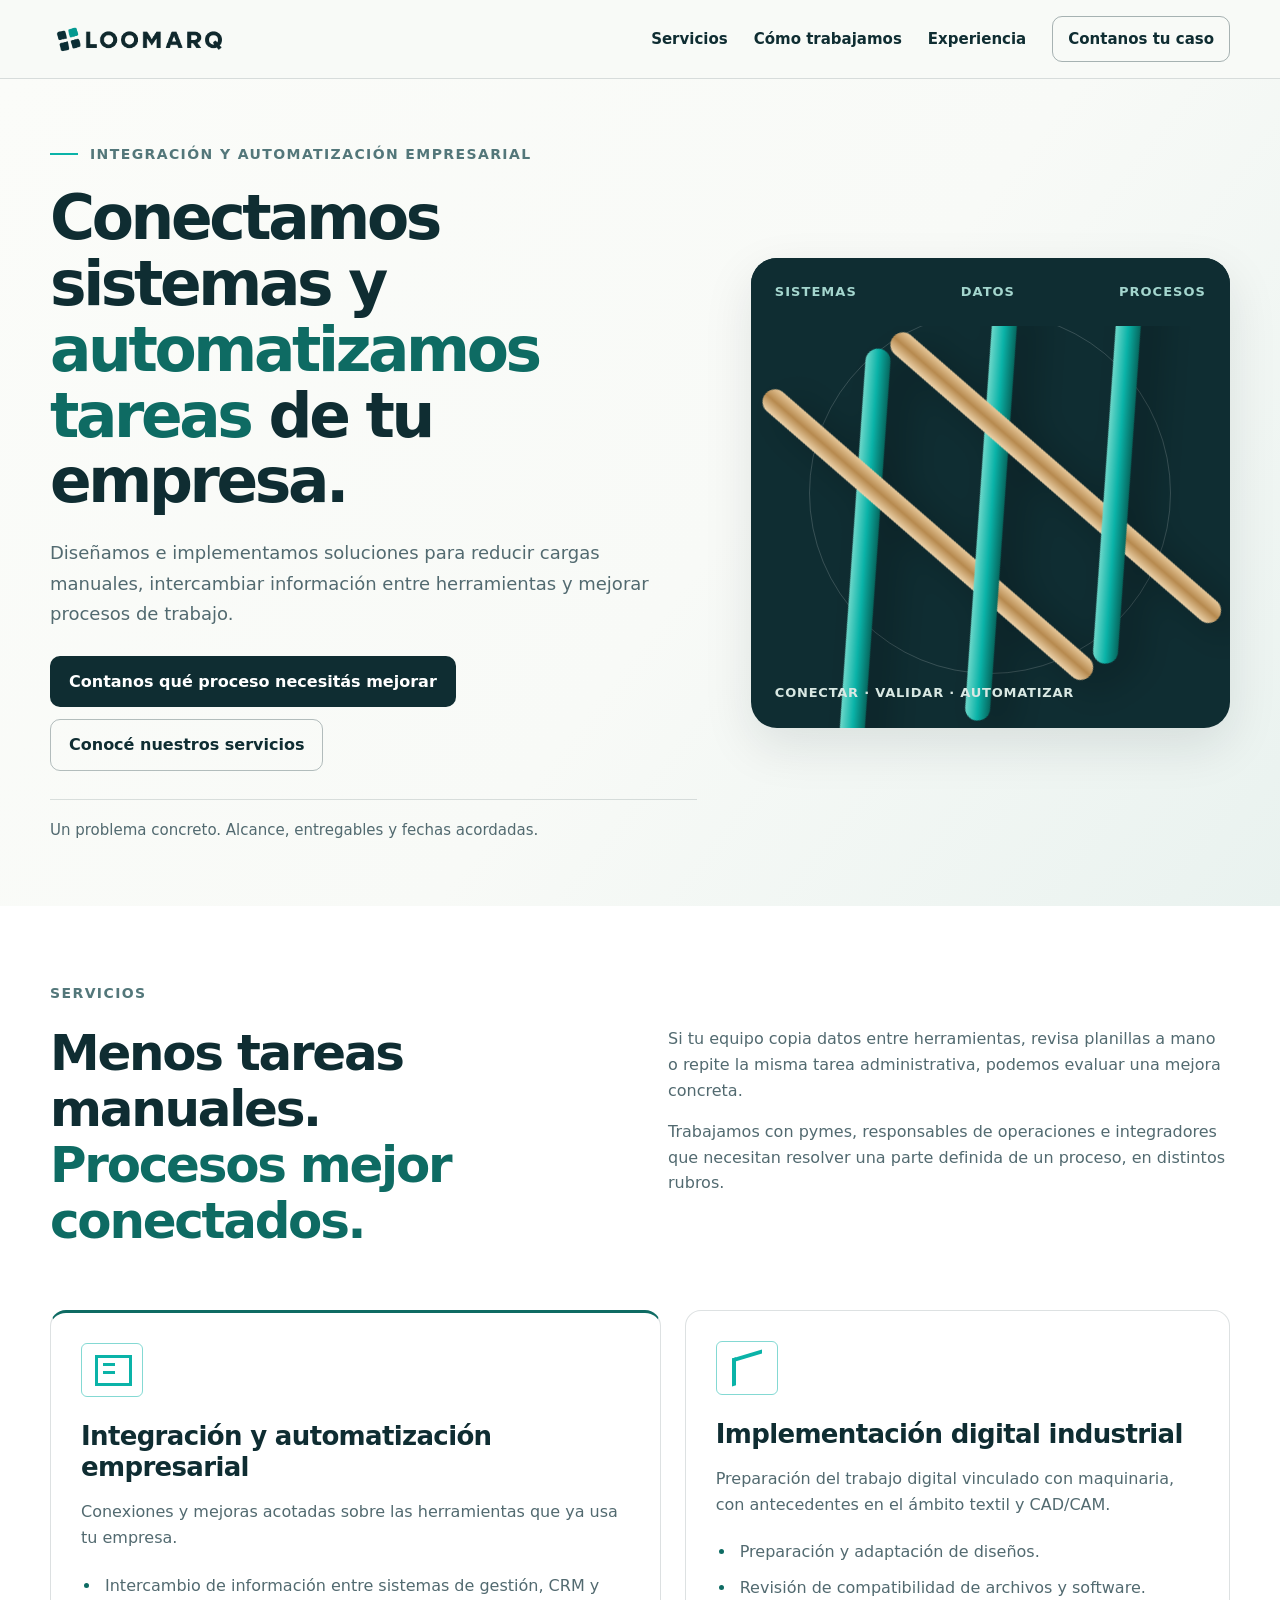
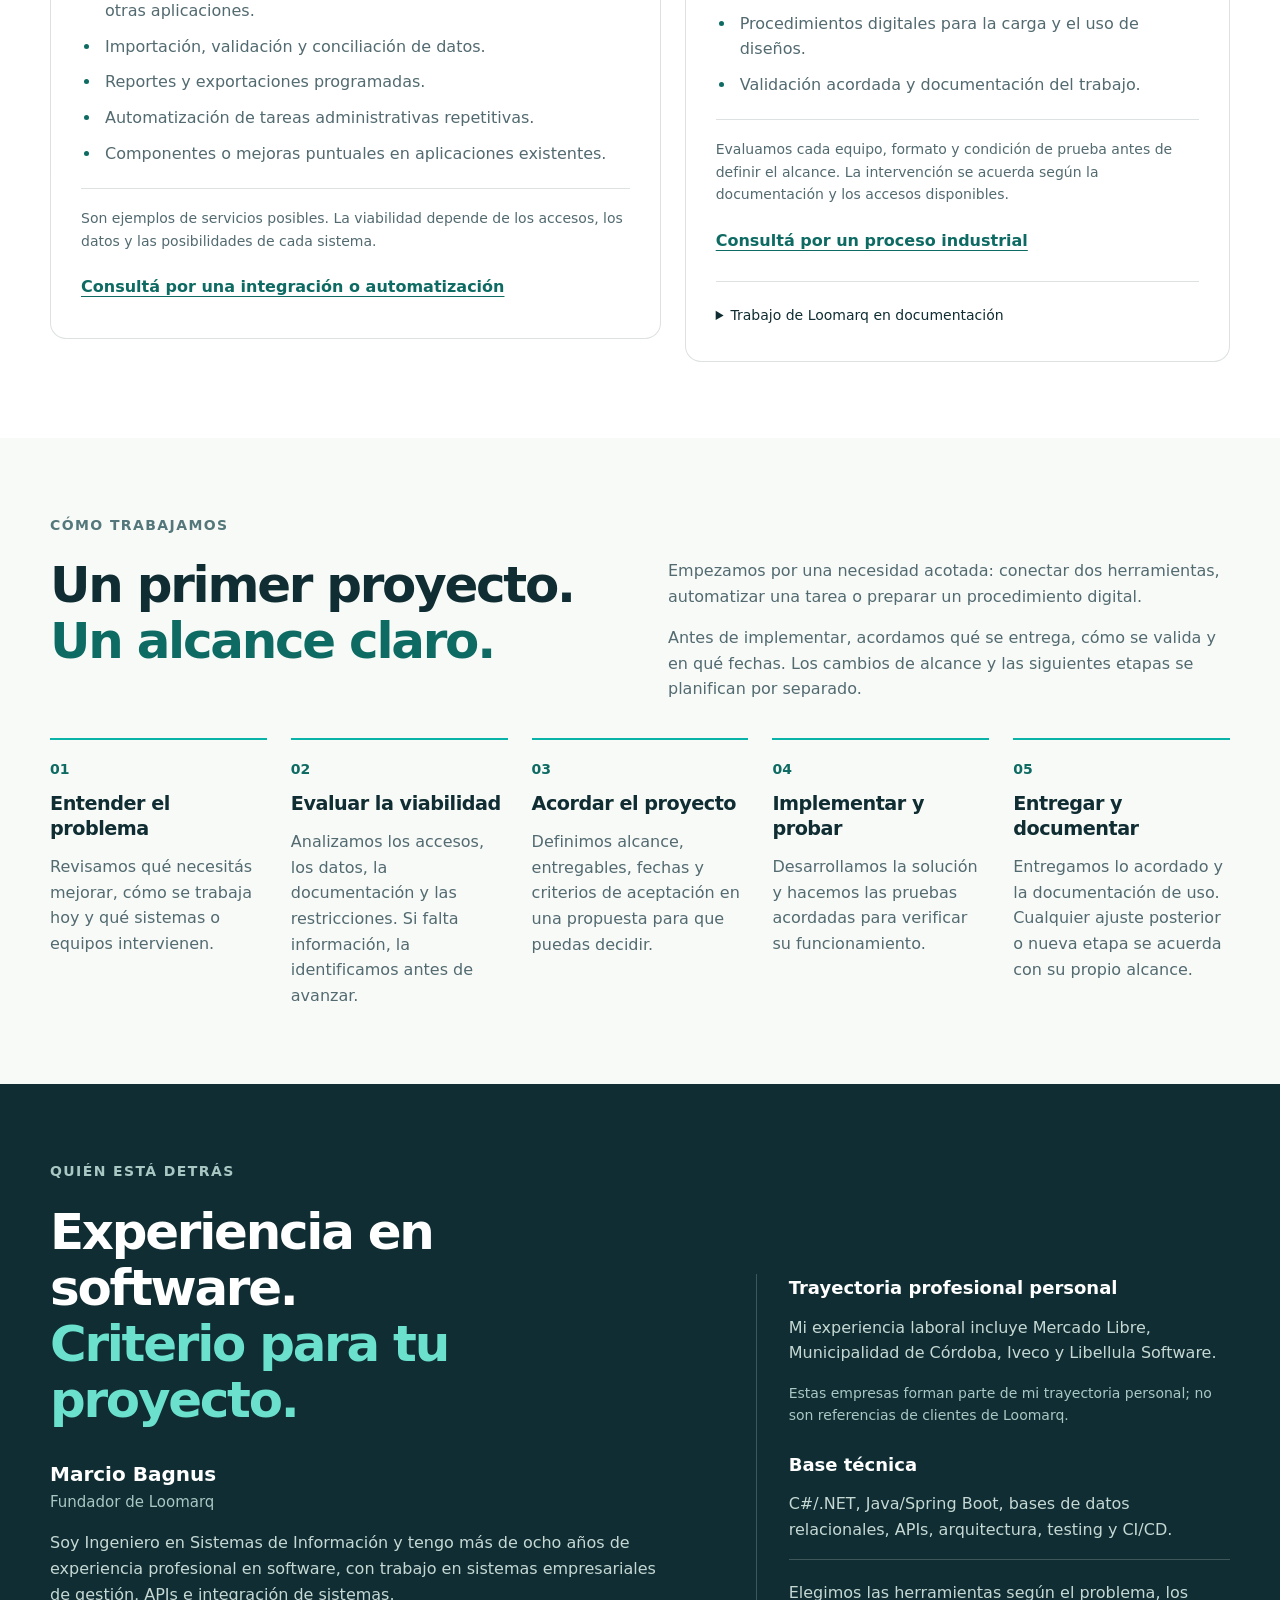
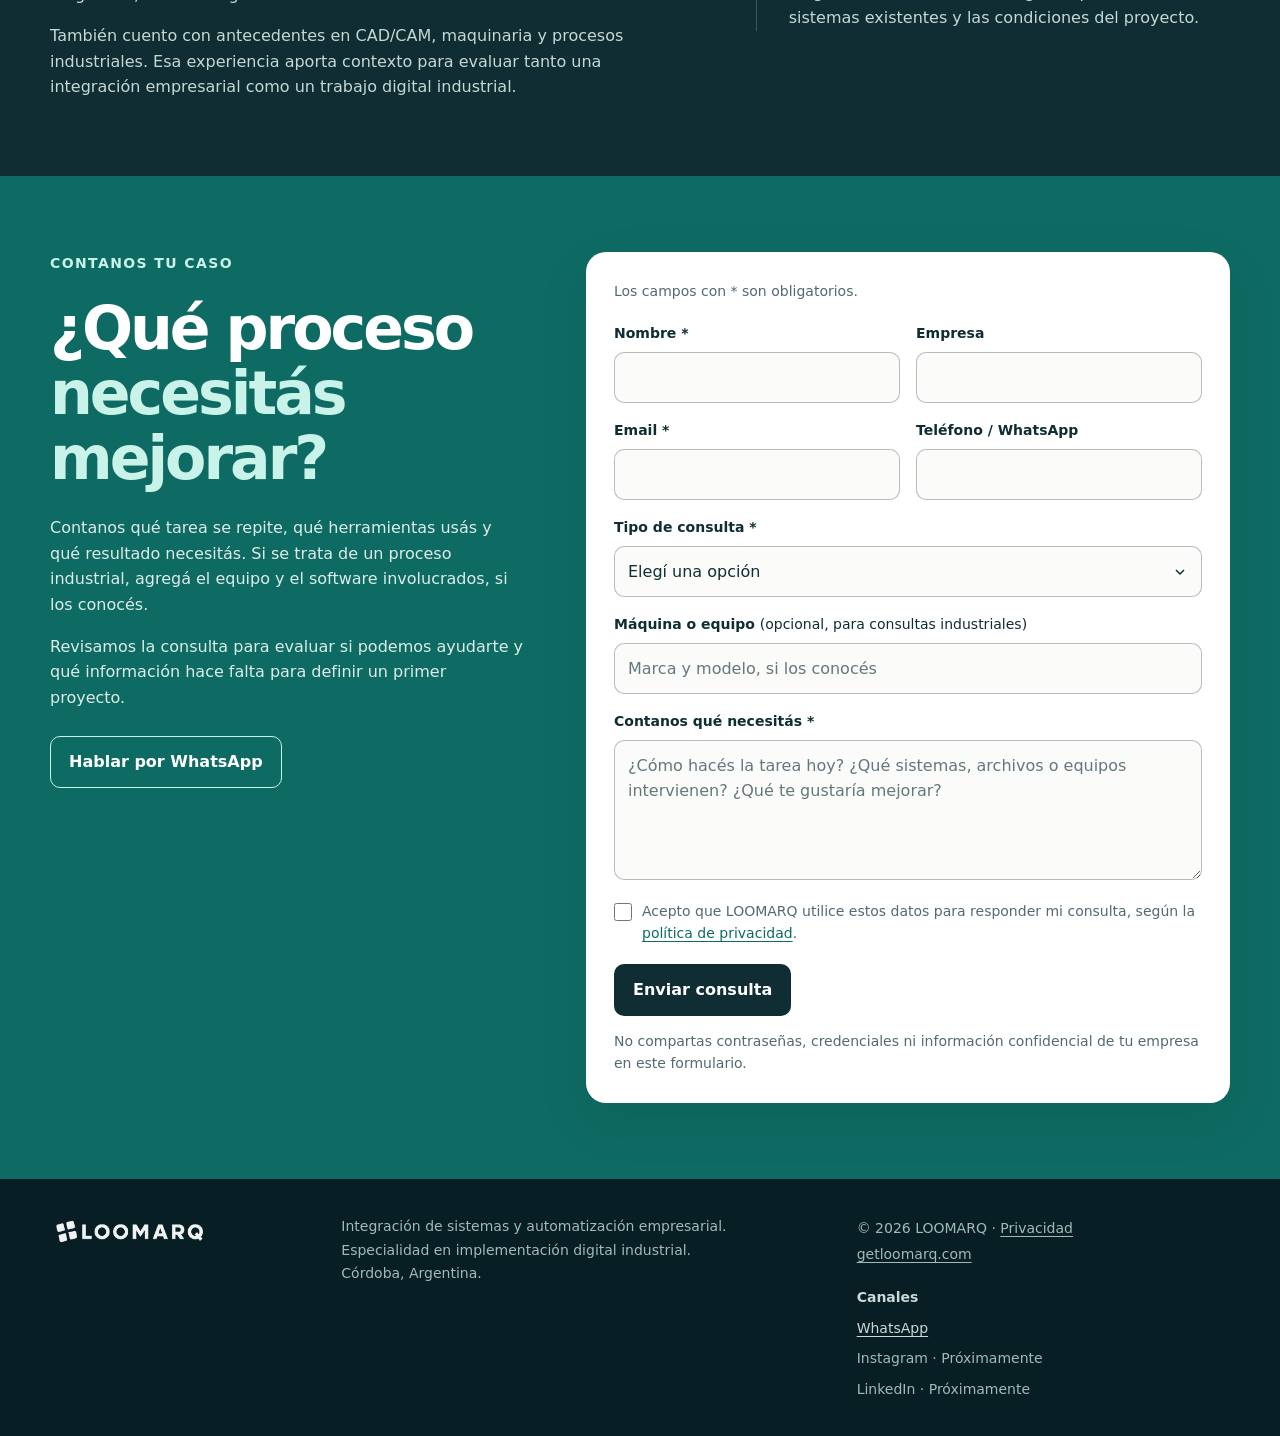
==== commit adfad9ed: "Reorient Loomarq toward systems integration and automation" ====
--- a/index.html
+++ b/index.html
@@ -3,86 +3,211 @@
 <head>
   <meta charset="utf-8">
   <meta name="viewport" content="width=device-width,initial-scale=1">
-  <title>LOOMARQ | Tecnología e ingeniería digital para producción industrial</title>
-  <meta name="description" content="LOOMARQ conecta diseño, software y operación para ayudar a empresas industriales a poner nuevos productos en producción con maquinaria automatizada.">
+  <title>LOOMARQ | Integración de sistemas y automatización empresarial</title>
+  <meta name="description" content="Conectamos sistemas y automatizamos tareas de tu empresa. Proyectos con alcance, entregables y fechas acordadas. Especialidad en implementación digital industrial.">
   <meta name="theme-color" content="#0f2d32">
   <link rel="canonical" href="https://getloomarq.com/">
-  <meta property="og:type" content="website"><meta property="og:locale" content="es_AR"><meta property="og:site_name" content="LOOMARQ">
-  <meta property="og:title" content="LOOMARQ | Del diseño a la producción"><meta property="og:description" content="Tecnología e ingeniería digital para producción industrial.">
-  <meta property="og:url" content="https://getloomarq.com/"><meta property="og:image" content="https://getloomarq.com/assets/img/og/loomarq-og-home.jpg">
-  <meta name="twitter:card" content="summary_large_image"><meta name="twitter:title" content="LOOMARQ | Del diseño a la producción"><meta name="twitter:description" content="Tecnología e ingeniería digital para producción industrial."><meta name="twitter:image" content="https://getloomarq.com/assets/img/og/loomarq-og-home.jpg">
-  <link rel="icon" href="./favicon.ico" sizes="any"><link rel="icon" type="image/png" sizes="32x32" href="./assets/icons/favicon-32x32.png"><link rel="apple-touch-icon" href="./assets/icons/apple-touch-icon.png"><link rel="manifest" href="./site.webmanifest">
+  <meta property="og:type" content="website">
+  <meta property="og:locale" content="es_AR">
+  <meta property="og:site_name" content="LOOMARQ">
+  <meta property="og:title" content="LOOMARQ | Integración de sistemas y automatización empresarial">
+  <meta property="og:description" content="Conectamos herramientas, reducimos tareas manuales y mejoramos procesos de trabajo. Proyectos con alcance, entregables y fechas acordadas.">
+  <meta property="og:url" content="https://getloomarq.com/">
+  <meta property="og:image" content="https://getloomarq.com/assets/img/brand/loomarq-symbol-primary.png">
+  <meta property="og:image:alt" content="Símbolo de LOOMARQ">
+  <meta name="twitter:card" content="summary">
+  <meta name="twitter:title" content="LOOMARQ | Integración de sistemas y automatización empresarial">
+  <meta name="twitter:description" content="Conectamos herramientas, reducimos tareas manuales y mejoramos procesos de trabajo. Proyectos con alcance, entregables y fechas acordadas.">
+  <meta name="twitter:image" content="https://getloomarq.com/assets/img/brand/loomarq-symbol-primary.png">
+  <meta name="twitter:image:alt" content="Símbolo de LOOMARQ">
+  <link rel="icon" href="./favicon.ico" sizes="any">
+  <link rel="icon" type="image/png" sizes="32x32" href="./assets/icons/favicon-32x32.png">
+  <link rel="apple-touch-icon" href="./assets/icons/apple-touch-icon.png">
+  <link rel="manifest" href="./site.webmanifest">
   <link rel="stylesheet" href="./assets/css/styles.css">
-  <script type="application/ld+json">{"@context":"https://schema.org","@type":"Organization","name":"LOOMARQ","url":"https://getloomarq.com/","logo":"https://getloomarq.com/assets/img/brand/loomarq-logo-primary.png","description":"Tecnología e ingeniería digital para producción industrial.","areaServed":"AR"}</script>
+  <script type="application/ld+json">{"@context":"https://schema.org","@type":"Organization","name":"LOOMARQ","url":"https://getloomarq.com/","logo":"https://getloomarq.com/assets/img/brand/loomarq-logo-primary.png","description":"Integración de sistemas y automatización de procesos empresariales mediante proyectos de alcance definido. Especialidad en implementación digital industrial.","areaServed":"AR","founder":{"@type":"Person","name":"Marcio Bagnus","jobTitle":"Ingeniero en Sistemas de Información"}}</script>
 </head>
 <body>
 <a class="skip" href="#contenido">Ir al contenido</a>
 <header class="header">
   <div class="wrap header__inner">
     <a class="brand" href="#inicio" aria-label="LOOMARQ, inicio"><img src="./assets/img/brand/loomarq-logo-primary.png" width="300" height="100" alt="LOOMARQ"></a>
-    <nav class="nav" data-nav aria-label="Navegación principal">
-      <a href="#soluciones">Qué hacemos</a><a href="#metodo">Cómo trabajamos</a><a href="#proposito">Por qué</a><a href="#evolucion">Hacia dónde vamos</a><a class="nav__cta" href="#contacto">Hablemos ↗</a>
+    <button class="menu" data-menu type="button" hidden aria-label="Abrir menú" aria-controls="navegacion" aria-expanded="false">Menú <span aria-hidden="true">☰</span></button>
+    <nav class="nav" id="navegacion" data-nav aria-label="Navegación principal">
+      <a href="#soluciones">Servicios</a>
+      <a href="#metodo">Cómo trabajamos</a>
+      <a href="#experiencia">Experiencia</a>
+      <a class="nav__cta" href="#contacto">Contanos tu caso</a>
     </nav>
-    <button class="menu" data-menu aria-label="Abrir menú" aria-expanded="false">☰</button>
   </div>
 </header>
 <main id="contenido">
-<section class="hero" id="inicio">
-  <div class="wrap hero__grid">
+  <section class="hero" id="inicio" aria-labelledby="portada-titulo">
+    <div class="wrap hero__grid">
+      <div>
+        <p class="eyebrow">Integración y automatización empresarial</p>
+        <h1 id="portada-titulo">Conectamos sistemas y <em>automatizamos tareas</em> de tu empresa.</h1>
+        <p class="lead">Diseñamos e implementamos soluciones para reducir cargas manuales, intercambiar información entre herramientas y mejorar procesos de trabajo.</p>
+        <div class="actions">
+          <a class="btn btn--primary" href="#contacto">Contanos qué proceso necesitás mejorar</a>
+          <a class="btn btn--secondary" href="#soluciones">Conocé nuestros servicios</a>
+        </div>
+        <p class="hero__scope">Un problema concreto. Alcance, entregables y fechas acordadas.</p>
+      </div>
+      <div class="machine-art" aria-hidden="true">
+        <div class="machine-art__top"><span>SISTEMAS</span><span>DATOS</span><span>PROCESOS</span></div>
+        <div class="braid"><span class="thread"></span><span class="thread"></span><span class="thread"></span><span class="thread"></span><span class="thread"></span></div>
+        <div class="machine-art__caption">CONECTAR · VALIDAR · AUTOMATIZAR</div>
+      </div>
+    </div>
+  </section>
+
+  <section class="section section--white" id="soluciones" aria-labelledby="servicios-titulo">
+    <div class="wrap">
+      <p class="kicker">Servicios</p>
+      <div class="section__head">
+        <h2 id="servicios-titulo">Menos tareas manuales.<br><em>Procesos mejor conectados.</em></h2>
+        <div class="section__copy" id="proposito">
+          <p>Si tu equipo copia datos entre herramientas, revisa planillas a mano o repite la misma tarea administrativa, podemos evaluar una mejora concreta.</p>
+          <p>Trabajamos con pymes, responsables de operaciones e integradores que necesitan resolver una parte definida de un proceso, en distintos rubros.</p>
+        </div>
+      </div>
+      <div class="cards">
+        <article class="card card--main">
+          <div class="iconbox iconbox--software" aria-hidden="true"></div>
+          <h3>Integración y automatización empresarial</h3>
+          <p>Conexiones y mejoras acotadas sobre las herramientas que ya usa tu empresa.</p>
+          <ul class="service-list">
+            <li>Intercambio de información entre sistemas de gestión, CRM y otras aplicaciones.</li>
+            <li>Importación, validación y conciliación de datos.</li>
+            <li>Reportes y exportaciones programadas.</li>
+            <li>Automatización de tareas administrativas repetitivas.</li>
+            <li>Componentes o mejoras puntuales en aplicaciones existentes.</li>
+          </ul>
+          <p class="service-note">Son ejemplos de servicios posibles. La viabilidad depende de los accesos, los datos y las posibilidades de cada sistema.</p>
+          <a class="text-link" href="#contacto">Consultá por una integración o automatización</a>
+        </article>
+        <article class="card">
+          <div class="iconbox iconbox--design" aria-hidden="true"></div>
+          <h3>Implementación digital industrial</h3>
+          <p>Preparación del trabajo digital vinculado con maquinaria, con antecedentes en el ámbito textil y CAD/CAM.</p>
+          <ul class="service-list">
+            <li>Preparación y adaptación de diseños.</li>
+            <li>Revisión de compatibilidad de archivos y software.</li>
+            <li>Procedimientos digitales para la carga y el uso de diseños.</li>
+            <li>Validación acordada y documentación del trabajo.</li>
+          </ul>
+          <p class="service-note">Evaluamos cada equipo, formato y condición de prueba antes de definir el alcance. La intervención se acuerda según la documentación y los accesos disponibles.</p>
+          <a class="text-link" href="#contacto">Consultá por un proceso industrial</a>
+          <details class="case-note">
+            <summary>Trabajo de Loomarq en documentación</summary>
+            <p>El antecedente inicial es un trabajo de preparación de diseño para una máquina automatizada. Su publicación queda sujeta a contar con documentación y autorización para compartir los materiales.</p>
+          </details>
+        </article>
+      </div>
+    </div>
+  </section>
+
+  <section class="section" id="metodo" aria-labelledby="metodo-titulo">
+    <div class="wrap">
+      <p class="kicker">Cómo trabajamos</p>
+      <div class="section__head">
+        <h2 id="metodo-titulo">Un primer proyecto.<br><em>Un alcance claro.</em></h2>
+        <div class="section__copy">
+          <p>Empezamos por una necesidad acotada: conectar dos herramientas, automatizar una tarea o preparar un procedimiento digital.</p>
+          <p>Antes de implementar, acordamos qué se entrega, cómo se valida y en qué fechas. Los cambios de alcance y las siguientes etapas se planifican por separado.</p>
+        </div>
+      </div>
+      <ol class="steps">
+        <li class="step"><h3>Entender el problema</h3><p>Revisamos qué necesitás mejorar, cómo se trabaja hoy y qué sistemas o equipos intervienen.</p></li>
+        <li class="step"><h3>Evaluar la viabilidad</h3><p>Analizamos los accesos, los datos, la documentación y las restricciones. Si falta información, la identificamos antes de avanzar.</p></li>
+        <li class="step"><h3>Acordar el proyecto</h3><p>Definimos alcance, entregables, fechas y criterios de aceptación en una propuesta para que puedas decidir.</p></li>
+        <li class="step"><h3>Implementar y probar</h3><p>Desarrollamos la solución y hacemos las pruebas acordadas para verificar su funcionamiento.</p></li>
+        <li class="step"><h3>Entregar y documentar</h3><p>Entregamos lo acordado y la documentación de uso. Cualquier ajuste posterior o nueva etapa se acuerda con su propio alcance.</p></li>
+      </ol>
+    </div>
+  </section>
+
+  <section class="section section--dark" id="experiencia" aria-labelledby="experiencia-titulo">
+    <div class="wrap">
+      <p class="kicker">Quién está detrás</p>
+      <div class="section__head experience">
+        <div>
+          <h2 id="experiencia-titulo">Experiencia en software.<br><em>Criterio para tu proyecto.</em></h2>
+          <p class="founder">Marcio Bagnus <span>Fundador de Loomarq</span></p>
+          <div class="section__copy">
+            <p>Soy Ingeniero en Sistemas de Información y tengo más de ocho años de experiencia profesional en software, con trabajo en sistemas empresariales de gestión, APIs e integración de sistemas.</p>
+            <p>También cuento con antecedentes en CAD/CAM, maquinaria y procesos industriales. Esa experiencia aporta contexto para evaluar tanto una integración empresarial como un trabajo digital industrial.</p>
+          </div>
+        </div>
+        <div class="experience__background">
+          <h3>Trayectoria profesional personal</h3>
+          <p>Mi experiencia laboral incluye Mercado Libre, Municipalidad de Córdoba, Iveco y Libellula Software.</p>
+          <p class="experience__clarification">Estas empresas forman parte de mi trayectoria personal; no son referencias de clientes de Loomarq.</p>
+          <h3>Base técnica</h3>
+          <p>C#/.NET, Java/Spring Boot, bases de datos relacionales, APIs, arquitectura, testing y CI/CD.</p>
+          <p class="experience__note" id="evolucion">Elegimos las herramientas según el problema, los sistemas existentes y las condiciones del proyecto.</p>
+        </div>
+      </div>
+    </div>
+  </section>
+
+  <section class="section contact" id="contacto" aria-labelledby="contacto-titulo">
+    <div class="wrap contact__grid">
+      <div>
+        <p class="kicker">Contanos tu caso</p>
+        <h2 id="contacto-titulo">¿Qué proceso <em>necesitás mejorar?</em></h2>
+        <p>Contanos qué tarea se repite, qué herramientas usás y qué resultado necesitás. Si se trata de un proceso industrial, agregá el equipo y el software involucrados, si los conocés.</p>
+        <p>Revisamos la consulta para evaluar si podemos ayudarte y qué información hace falta para definir un primer proyecto.</p>
+        <div class="actions"><a class="btn btn--secondary contact__whatsapp" href="https://wa.me/5493518017921?text=Hola%2C%20quiero%20consultar%20por%20un%20proyecto%20de%20integraci%C3%B3n%2C%20automatizaci%C3%B3n%20o%20implementaci%C3%B3n%20digital%20con%20LOOMARQ." target="_blank" rel="noopener noreferrer" aria-label="Hablar por WhatsApp (se abre en una nueva pestaña)">Hablar por WhatsApp</a></div>
+      </div>
+      <form class="form" name="evaluacion" method="POST" action="./gracias.html" data-netlify="true" netlify-honeypot="bot-field" aria-label="Consulta por un proyecto">
+        <input type="hidden" name="form-name" value="evaluacion">
+        <p class="hidden" aria-hidden="true"><label>No completar: <input name="bot-field" tabindex="-1" autocomplete="off"></label></p>
+        <p class="form__intro">Los campos con * son obligatorios.</p>
+        <div class="form__grid">
+          <div class="field"><label for="nombre">Nombre *</label><input id="nombre" name="nombre" autocomplete="name" required></div>
+          <div class="field"><label for="empresa">Empresa</label><input id="empresa" name="empresa" autocomplete="organization"></div>
+          <div class="field"><label for="email">Email *</label><input id="email" name="email" type="email" autocomplete="email" required></div>
+          <div class="field"><label for="telefono">Teléfono / WhatsApp</label><input id="telefono" name="telefono" type="tel" autocomplete="tel"></div>
+          <div class="field field--full">
+            <label for="etapa">Tipo de consulta *</label>
+            <select id="etapa" name="etapa" required>
+              <option value="">Elegí una opción</option>
+              <option value="Integración entre sistemas">Integración entre sistemas</option>
+              <option value="Automatización de tareas">Automatización de tareas</option>
+              <option value="Intercambio o tratamiento de datos">Intercambio o tratamiento de datos</option>
+              <option value="Implementación digital industrial">Implementación digital industrial</option>
+              <option value="Otro problema">Otro problema</option>
+            </select>
+          </div>
+          <div class="field field--full"><label for="maquina">Máquina o equipo <span>(opcional, para consultas industriales)</span></label><input id="maquina" name="maquina" placeholder="Marca y modelo, si los conocés"></div>
+          <div class="field field--full"><label for="mensaje">Contanos qué necesitás *</label><textarea id="mensaje" name="mensaje" required placeholder="¿Cómo hacés la tarea hoy? ¿Qué sistemas, archivos o equipos intervienen? ¿Qué te gustaría mejorar?"></textarea></div>
+        </div>
+        <div class="check"><input id="privacidad" type="checkbox" name="privacidad" required><label for="privacidad">Acepto que LOOMARQ utilice estos datos para responder mi consulta, según la <a href="./privacidad.html" target="_blank" rel="noopener">política de privacidad</a>.</label></div>
+        <button class="btn btn--primary" type="submit">Enviar consulta</button>
+        <p class="form__note">No compartas contraseñas, credenciales ni información confidencial de tu empresa en este formulario.</p>
+      </form>
+    </div>
+  </section>
+</main>
+<footer class="footer">
+  <div class="wrap footer__grid">
+    <div class="footer__brand"><img src="./assets/img/brand/loomarq-logo-primary.png" alt="LOOMARQ" width="300" height="100"></div>
+    <p>Integración de sistemas y automatización empresarial.<br>Especialidad en implementación digital industrial.<br>Córdoba, Argentina.</p>
     <div>
-      <p class="eyebrow">Tecnología e ingeniería digital</p>
-      <h1>Del diseño<br>a la <em>producción.</em></h1>
-      <p class="lead">Tu máquina tiene capacidades. Te ayudamos a convertirlas en nuevos productos, conectando diseño, software y operación.</p>
-      <div class="actions"><a class="btn btn--primary" href="#contacto">Quiero evaluar un proyecto →</a><a class="btn btn--secondary" href="#soluciones">Conocer el servicio</a></div>
-      <div class="hero__tags"><span>Industria manufacturera</span><span>Implementación digital</span><span>Tecnología escalable</span></div>
-    </div>
-    <div class="machine-art" aria-hidden="true"><div class="machine-art__top"><span>DESIGN</span><span>PROCESS</span><span>OUTPUT</span></div><div class="braid"><span class="thread"></span><span class="thread"></span><span class="thread"></span><span class="thread"></span><span class="thread"></span></div><div class="machine-art__caption"><span>FROM FILE</span><b>→</b><span>TO FACTORY</span></div></div>
+      <small>© <span data-year>2026</span> LOOMARQ · <a href="./privacidad.html">Privacidad</a><br><a href="https://getloomarq.com/">getloomarq.com</a></small>
+      <section class="footer__channels" aria-labelledby="canales-titulo">
+        <h2 id="canales-titulo" class="footer__channels-title">Canales</h2>
+        <ul class="footer__channels-list">
+          <li><a href="https://wa.me/5493518017921?text=Hola%2C%20quiero%20consultar%20por%20un%20proyecto%20de%20integraci%C3%B3n%2C%20automatizaci%C3%B3n%20o%20implementaci%C3%B3n%20digital%20con%20LOOMARQ." target="_blank" rel="noopener noreferrer" aria-label="WhatsApp (se abre en una nueva pestaña)">WhatsApp</a></li>
+          <li><span class="footer__pending">Instagram · Próximamente</span></li>
+          <li><span class="footer__pending">LinkedIn · Próximamente</span></li>
+        </ul>
+      </section>
+    </div>
   </div>
-</section>
-<section class="section section--white" id="soluciones">
-  <div class="wrap">
-    <span class="kicker"><b>01</b>Nuestra primera especialidad</span>
-    <div class="section__head"><h2>No vendemos archivos.<br><em>Ayudamos a fabricar.</em></h2><div class="section__copy"><p>Comenzamos acompañando a empresas que trabajan con maquinaria textil automatizada y necesitan desarrollar o adaptar un producto. Estudiamos el software, el panel y el proceso digital para preparar un diseño compatible y acompañar su validación en producción.</p><p>El alcance se define según la máquina, el material, el dispositivo de sujeción y las condiciones de prueba.</p></div></div>
-    <div class="cards">
-      <article class="card"><span class="card__num">01</span><div class="iconbox iconbox--design" aria-hidden="true"></div><h3>Diseño preparado para fabricar</h3><p>Adaptación de archivos y preparación de geometrías para el flujo de producción de cada equipo.</p></article>
-      <article class="card"><span class="card__num">02</span><div class="iconbox iconbox--software" aria-hidden="true"></div><h3>Software y panel bajo control</h3><p>Estudio de formatos compatibles, configuración permitida y procedimientos de carga del diseño.</p></article>
-      <article class="card"><span class="card__num">03</span><div class="iconbox iconbox--production" aria-hidden="true"></div><h3>De las piezas a la primera prueba</h3><p>Posicionamiento sujeto al clamp y a las restricciones del equipo, pruebas acompañadas y documentación del procedimiento.</p></article>
-    </div>
-  </div>
-</section>
-<section class="section section--dark" id="proposito">
-  <div class="wrap"><span class="kicker"><b>02</b>Por qué existimos</span><p class="statement">Creemos que la tecnología vale cuando <em>amplía las posibilidades</em> de quienes producen.</p><div class="darkline"><span>Software · Ingeniería · Producción</span><strong>///</strong></div></div>
-</section>
-<section class="section" id="metodo">
-  <div class="wrap"><span class="kicker"><b>03</b>Un método entendible</span><h2>Primero entendemos.<br><em>Después implementamos.</em></h2><div class="steps"><div class="step"><small>01 / ESCUCHAR</small><h3>Entender el producto</h3><p>Identificamos el resultado que necesitás, la máquina, los archivos disponibles y los límites del proceso.</p></div><div class="step"><small>02 / DISEÑAR</small><h3>Preparar lo digital</h3><p>Adaptamos el flujo de diseño y los parámetros permitidos, con criterios claros de compatibilidad.</p></div><div class="step"><small>03 / VALIDAR</small><h3>Probar en producción</h3><p>Acompañamos las pruebas, registramos los ajustes y dejamos archivos y procedimiento documentados.</p></div></div></div>
-</section>
-<section class="section section--dark" id="evolucion">
-  <div class="wrap evolution"><div><span class="kicker"><b>04</b>Construido para escalar</span><h2>Empezamos en la fábrica.<br><em>Evolucionamos con el problema.</em></h2><div class="section__copy"><p>LOOMARQ nace en la implementación digital industrial, pero la marca está preparada para crecer hacia automatización, software propio e inteligencia artificial aplicada cuando exista un caso de uso que lo justifique.</p></div></div><div class="ladder"><div class="rung"><b>HOY</b><strong>Implementación digital</strong><p>Diseño, software, configuración permitida y puesta en producción.</p></div><div class="rung"><b>SIGUIENTE</b><strong>Automatización y software</strong><p>Herramientas para problemas repetitivos validados con clientes.</p></div><div class="rung"><b>FUTURO</b><strong>IA aplicada</strong><p>Optimización, asistencia y análisis sobre procesos reales y datos disponibles.</p></div></div></div>
-</section>
-<section class="section section--white">
-  <div class="wrap"><span class="kicker"><b>05</b>Experiencia inicial</span><div class="section__head"><h2>Del CAD al proceso<br><em>de fabricación.</em></h2><div class="case"><span class="case__tag">Caso en documentación</span><h3>Adaptación de diseño para un flujo automatizado de costura y corte</h3><p>La experiencia inicial de LOOMARQ parte de un trabajo real de preparación de diseño para una máquina automatizada. El caso completo se publicará cuando contemos con autorización para mostrar materiales, proceso y resultados.</p></div></div></div>
-</section>
-<section class="section contact" id="contacto">
-  <div class="wrap contact__grid"><div><span class="kicker"><b>06</b>Conversemos</span><h2>¿Qué querés<br><em>fabricar ahora?</em></h2><p>Contanos qué máquina utilizás y qué producto necesitás desarrollar. Revisamos el caso y, si podemos ayudarte, definimos el alcance de una primera implementación.</p>
-    <div class="actions"><a class="btn btn--secondary contact__whatsapp" href="https://wa.me/5493518017921?text=Hola%2C%20quiero%20consultar%20por%20una%20implementaci%C3%B3n%20digital%20con%20LOOMARQ." target="_blank" rel="noopener noreferrer" aria-label="Hablar por WhatsApp (se abre en una nueva pestaña)">Hablar por WhatsApp</a></div>
-  </div>
-  <form class="form" name="evaluacion" method="POST" action="./gracias.html" data-netlify="true" netlify-honeypot="bot-field">
-    <input type="hidden" name="form-name" value="evaluacion"><p class="hidden"><label>No completar: <input name="bot-field"></label></p>
-    <div class="form__grid"><div class="field"><label for="nombre">Nombre *</label><input id="nombre" name="nombre" autocomplete="name" required></div><div class="field"><label for="empresa">Empresa</label><input id="empresa" name="empresa" autocomplete="organization"></div><div class="field"><label for="email">Email *</label><input id="email" name="email" type="email" autocomplete="email" required></div><div class="field"><label for="telefono">Teléfono / WhatsApp</label><input id="telefono" name="telefono" type="tel" autocomplete="tel"></div><div class="field"><label for="maquina">Máquina o equipo</label><input id="maquina" name="maquina" placeholder="Marca / modelo si lo conocés"></div><div class="field"><label for="etapa">¿En qué etapa estás?</label><select id="etapa" name="etapa"><option>Quiero desarrollar un producto</option><option>Ya tengo un diseño y necesito adaptarlo</option><option>Necesito entender software/panel</option><option>Estoy evaluando una máquina</option><option>Otro</option></select></div><div class="field field--full"><label for="mensaje">Contanos qué necesitás *</label><textarea id="mensaje" name="mensaje" required placeholder="Producto, material, máquina, software y cualquier dato que nos ayude a entender el caso."></textarea></div></div>
-    <label class="check"><input type="checkbox" name="privacidad" required><span>Acepto que LOOMARQ utilice estos datos para responder mi consulta, según la <a href="./privacidad.html" target="_blank" rel="noopener">política de privacidad</a>.</span></label>
-    <button class="btn btn--primary" type="submit">Solicitar evaluación →</button><p class="form__note">No compartas contraseñas, credenciales ni información confidencial de tu empresa en este formulario.</p>
-  </form></div>
-</section>
-</main>
-<footer class="footer"><div class="wrap footer__grid"><div class="footer__brand"><img src="./assets/img/brand/loomarq-logo-primary.png" alt="LOOMARQ"></div><p>Tecnología e ingeniería digital.<br>Primer foco: producción industrial y maquinaria automatizada.<br>Córdoba, Argentina.</p><div><small>© <span data-year></span> LOOMARQ · <a href="./privacidad.html">Privacidad</a><br><a href="https://getloomarq.com/">getloomarq.com</a></small>
-  <section class="footer__channels" aria-labelledby="canales-titulo">
-    <h2 id="canales-titulo" class="footer__channels-title">Canales</h2>
-    <ul class="footer__channels-list">
-      <li><a href="https://wa.me/5493518017921?text=Hola%2C%20quiero%20consultar%20por%20una%20implementaci%C3%B3n%20digital%20con%20LOOMARQ." target="_blank" rel="noopener noreferrer" aria-label="WhatsApp (se abre en una nueva pestaña)">WhatsApp</a></li>
-      <li><span class="footer__pending">Instagram · Próximamente</span></li>
-      <li><span class="footer__pending">LinkedIn · Próximamente</span></li>
-    </ul>
-  </section>
-</div></div></footer>
+</footer>
 <script src="./assets/js/main.js" defer></script>
-</body></html>
+</body>
+</html>
--- a/assets/css/styles.css
+++ b/assets/css/styles.css
@@ -1,31 +1,259 @@
-:root{
-  --ink:#0f2d32; --deep:#071f24; --teal:#0ab3a8; --teal-dark:#0e6b63;
-  --mint:#c9f2e8; --paper:#f8faf7; --white:#ffffff; --slate:#526a70;
-  --sand:#d6b57c; --line:rgba(15,45,50,.14); --shadow:0 18px 50px rgba(7,31,36,.10);
-  --radius:18px; --max:1180px;
-}
-*{box-sizing:border-box}
-html{scroll-behavior:smooth}
-body{margin:0;background:var(--paper);color:var(--ink);font-family:Inter,ui-sans-serif,system-ui,-apple-system,"Segoe UI",Roboto,Arial,sans-serif;line-height:1.6;text-rendering:optimizeLegibility}
-img{max-width:100%;display:block} a{color:inherit;text-decoration:none} button,input,textarea,select{font:inherit}
-button,a{touch-action:manipulation}.wrap{width:min(var(--max),calc(100% - 44px));margin-inline:auto}.skip{position:absolute;left:-9999px;top:8px;background:white;padding:10px 14px;border-radius:8px;z-index:999}.skip:focus{left:12px}
-.header{position:sticky;top:0;z-index:50;background:rgba(248,250,247,.94);backdrop-filter:blur(14px);border-bottom:1px solid var(--line)}.header__inner{height:78px;display:flex;align-items:center;justify-content:space-between;gap:20px}.brand img{height:34px;width:auto}.nav{display:flex;align-items:center;gap:26px;font-size:.88rem;font-weight:650}.nav a{transition:color .2s ease}.nav a:hover{color:var(--teal-dark)}.nav__cta{padding:10px 15px;border:1px solid rgba(15,45,50,.35);border-radius:10px}.menu{display:none;border:0;background:transparent;padding:8px;color:var(--ink)}
-.hero{background:linear-gradient(128deg,#fbfcf9 0%,#f8faf7 56%,#e9f2ef 100%);overflow:hidden}.hero__grid{min-height:650px;display:grid;grid-template-columns:1.05fr .95fr;gap:58px;align-items:center}.eyebrow{display:flex;align-items:center;gap:12px;font-weight:800;letter-spacing:.16em;text-transform:uppercase;font-size:.7rem;color:#53777a}.eyebrow::before{content:"";display:block;width:28px;height:2px;background:var(--teal)}h1,h2,h3,p{margin-top:0}h1{font-size:clamp(3.4rem,7vw,6.2rem);line-height:.99;letter-spacing:-.067em;margin:24px 0 28px;font-weight:820}h1 em,h2 em{font-style:normal;color:var(--teal)}.lead{font-size:1.14rem;line-height:1.75;color:var(--slate);max-width:610px}.actions{display:flex;align-items:center;flex-wrap:wrap;gap:16px;margin-top:30px}.btn{display:inline-flex;align-items:center;justify-content:center;gap:16px;min-height:48px;padding:12px 18px;border-radius:10px;border:1px solid transparent;font-weight:760;font-size:.9rem;cursor:pointer;transition:transform .2s ease,background .2s ease,border-color .2s ease}.btn:hover{transform:translateY(-2px)}.btn--primary{background:var(--ink);color:white}.btn--primary:hover{background:var(--teal-dark)}.btn--secondary{border-color:rgba(15,45,50,.26);background:transparent}.btn--secondary:hover{border-color:var(--teal-dark)}
-.hero__tags{margin-top:62px;padding-top:18px;border-top:1px solid var(--line);display:flex;gap:22px;flex-wrap:wrap;color:#72898b;text-transform:uppercase;letter-spacing:.08em;font-size:.66rem;font-weight:750}.machine-art{height:530px;background:var(--ink);border-radius:26px;position:relative;overflow:hidden;box-shadow:var(--shadow)}.machine-art::after{content:"";position:absolute;width:360px;height:360px;border:1px solid rgba(255,255,255,.17);border-radius:50%;left:50%;top:50%;transform:translate(-50%,-50%)}.machine-art__top{position:absolute;inset:26px 28px auto;display:flex;justify-content:space-between;color:#a4d6ce;font-size:.62rem;font-weight:800;letter-spacing:.14em;z-index:2}.braid{position:absolute;width:390px;height:300px;left:50%;top:50%;transform:translate(-50%,-49%) rotate(-24deg);filter:drop-shadow(12px 18px 18px rgba(0,0,0,.25));z-index:2}.thread{position:absolute;width:25px;height:430px;border-radius:30px;background:linear-gradient(90deg,#6ed8ca,var(--teal),#06675e)}.thread:nth-child(even){background:linear-gradient(90deg,#ecd2aa,#b6894e,#e7c89a)}.thread:nth-child(1){left:40px;top:-55px;transform:rotate(28deg)}.thread:nth-child(2){left:110px;top:-55px;transform:rotate(-25deg)}.thread:nth-child(3){left:180px;top:-55px;transform:rotate(28deg)}.thread:nth-child(4){left:250px;top:-55px;transform:rotate(-25deg)}.thread:nth-child(5){left:320px;top:-55px;transform:rotate(28deg)}.machine-art__caption{position:absolute;left:28px;right:28px;bottom:28px;display:flex;align-items:center;gap:16px;color:#d9e8e3;font-size:.62rem;letter-spacing:.15em;font-weight:800;z-index:3}.machine-art__caption b{color:var(--teal);font-size:1.35rem}
-.section{padding:98px 0}.section--white{background:white}.section--dark{background:var(--ink);color:white}.section__head{display:grid;grid-template-columns:1fr 1fr;gap:65px;align-items:start;margin-top:26px}.section h2{font-size:clamp(2.55rem,5vw,4.5rem);line-height:1.06;letter-spacing:-.055em;margin-bottom:26px}.section__copy{font-size:1.02rem;color:var(--slate);max-width:620px}.section--dark .section__copy{color:#c6d8d4}.kicker{display:inline-flex;align-items:center;gap:10px;font-size:.68rem;letter-spacing:.16em;text-transform:uppercase;font-weight:800;color:#5d7d7f}.kicker b{background:var(--teal);color:white;border-radius:5px;padding:3px 7px;letter-spacing:0}.section--dark .kicker{color:#a9c7c3}.cards{display:grid;grid-template-columns:repeat(3,1fr);gap:16px;margin-top:52px}.card{background:white;border:1px solid var(--line);padding:30px;border-radius:16px;min-height:300px;transition:transform .2s ease,border-color .2s ease,box-shadow .2s ease}.card:hover{transform:translateY(-4px);border-color:rgba(10,179,168,.55);box-shadow:0 14px 40px rgba(7,31,36,.07)}.card__num{font-size:.7rem;color:#7b9193;font-weight:750}.iconbox{width:62px;height:54px;border:1px solid rgba(10,179,168,.5);margin:26px 0;position:relative;border-radius:6px}.iconbox::before,.iconbox::after{content:"";position:absolute}.iconbox--design::before{inset:12px 15px;border-left:4px solid var(--teal);border-top:4px solid var(--teal);transform:skewY(-17deg)}.iconbox--software::before{width:31px;height:25px;border:3px solid var(--teal);left:13px;top:11px}.iconbox--software::after{width:12px;height:3px;background:var(--teal);left:21px;top:19px;box-shadow:0 8px 0 var(--teal)}.iconbox--production{background:repeating-linear-gradient(90deg,transparent 0,transparent 13px,#c4dfda 13px,#c4dfda 14px)}.iconbox--production::before{left:16px;top:12px;width:25px;height:23px;border:4px solid var(--teal)}.card h3{font-size:1.45rem;line-height:1.18;letter-spacing:-.035em}.card p{color:var(--slate);font-size:.9rem}
-.statement{font-size:clamp(2.4rem,5.5vw,4.8rem);font-weight:820;line-height:1.12;letter-spacing:-.05em;max-width:1000px;margin:30px 0 50px}.statement em{font-style:normal;color:#6be0cd}.darkline{display:flex;align-items:center;justify-content:space-between;border-top:1px solid rgba(255,255,255,.20);padding-top:18px;color:#a9c7c3;font-size:.72rem;letter-spacing:.08em}.darkline strong{color:var(--teal);font-size:1.7rem;letter-spacing:.14em}
-.steps{display:grid;grid-template-columns:repeat(3,1fr);gap:34px;margin-top:56px}.step{border-top:2px solid var(--teal);padding-top:20px}.step small{font-size:.67rem;letter-spacing:.13em;color:var(--teal-dark);font-weight:800}.step h3{font-size:1.35rem;letter-spacing:-.03em;margin:16px 0 8px}.step p{color:var(--slate);font-size:.9rem}.evolution{display:grid;grid-template-columns:.85fr 1.15fr;gap:70px;align-items:start}.ladder{display:grid;gap:12px}.rung{background:#0c3a40;border:1px solid rgba(255,255,255,.12);padding:22px;border-radius:14px}.rung b{display:block;color:#67dfce;font-size:.7rem;letter-spacing:.13em;margin-bottom:6px}.rung strong{font-size:1.05rem}.rung p{color:#b9ceca;font-size:.85rem;margin:5px 0 0}.case{border:1px solid var(--line);background:white;border-radius:20px;padding:34px;box-shadow:var(--shadow)}.case__tag{display:inline-block;background:#e7f6f2;color:var(--teal-dark);font-size:.7rem;letter-spacing:.1em;text-transform:uppercase;font-weight:800;border-radius:999px;padding:6px 10px;margin-bottom:20px}.case h3{font-size:1.8rem;line-height:1.15;letter-spacing:-.035em}.case p{color:var(--slate)}
-.contact{background:#0e6b63;color:white}.contact__grid{display:grid;grid-template-columns:.8fr 1.2fr;gap:70px;align-items:start}.contact h2{font-size:clamp(3rem,6vw,5.8rem);line-height:1.02;letter-spacing:-.064em}.contact h2 em{color:var(--mint)}.contact p{color:#deece8}.form{background:white;color:var(--ink);border-radius:20px;padding:28px;box-shadow:var(--shadow)}.form__grid{display:grid;grid-template-columns:1fr 1fr;gap:16px}.field{display:grid;gap:7px}.field--full{grid-column:1/-1}.field label{font-size:.78rem;font-weight:760}.field input,.field textarea,.field select{width:100%;border:1px solid rgba(15,45,50,.20);border-radius:10px;background:#fbfcfa;padding:12px 13px;color:var(--ink);outline:none}.field input:focus,.field textarea:focus,.field select:focus{border-color:var(--teal);box-shadow:0 0 0 3px rgba(10,179,168,.12)}.field textarea{min-height:120px;resize:vertical}.check{display:flex;gap:10px;align-items:flex-start;font-size:.75rem;color:var(--slate);margin:14px 0}.check input{margin-top:4px}.form__note{font-size:.72rem;color:#6d8386;margin:12px 0 0}.hidden{position:absolute;left:-9999px;width:1px;height:1px;overflow:hidden}
-.footer{background:var(--deep);color:#c9dad7;padding:42px 0}.footer__grid{display:grid;grid-template-columns:1fr 1fr 1fr;gap:30px;align-items:start}.footer__brand img{height:28px;filter:brightness(0) invert(1);opacity:.95}.footer p,.footer small{font-size:.78rem;line-height:1.65;color:#9fbbb7}.footer a{text-decoration:underline;text-underline-offset:3px}.footer a:hover{color:white}
-.legal{padding:82px 0}.legal h1{font-size:clamp(2.4rem,5vw,4rem)}.legal h2{font-size:1.35rem;margin-top:34px;letter-spacing:-.02em}.legal p,.legal li{color:var(--slate)}.thanks{min-height:72vh;display:grid;place-items:center;text-align:center}.thanks .case{max-width:650px}
-.contact__whatsapp{border-color:var(--mint)}
-.contact__whatsapp:hover{border-color:var(--white);background:rgba(255,255,255,.08)}
-.contact__whatsapp:focus-visible{outline-color:var(--white)}
-.footer__channels{margin-top:20px;font-size:.78rem}
-.footer__channels-title{font-size:inherit;margin:0 0 8px}
-.footer__channels-list{display:grid;gap:8px;list-style:none;padding:0;margin:0}
-.footer__pending{color:#9fbbb7}
-:focus-visible{outline:3px solid var(--teal);outline-offset:4px;border-radius:6px}
-@media(max-width:900px){.nav a:not(.nav__cta){display:none}.menu{display:block}.nav{gap:8px}.nav.open{position:absolute;top:78px;left:0;right:0;background:var(--paper);padding:20px 22px;border-bottom:1px solid var(--line);display:grid}.nav.open a{display:block!important}.hero__grid,.section__head,.evolution,.contact__grid{grid-template-columns:1fr}.hero__grid{padding:56px 0;min-height:auto}.machine-art{height:400px}.cards,.steps{grid-template-columns:1fr}.section{padding:72px 0}.contact__grid{gap:35px}.footer__grid{grid-template-columns:1fr 1fr}.form__grid{grid-template-columns:1fr}.field--full{grid-column:auto}}
-@media(max-width:560px){.wrap{width:min(var(--max),calc(100% - 30px))}.brand img{height:28px}.nav__cta{display:none!important}.machine-art{height:330px}.braid{transform:translate(-50%,-50%) rotate(-24deg) scale(.72)}.hero__tags{margin-top:42px}.section{padding:62px 0}.cards{margin-top:35px}.footer__grid{grid-template-columns:1fr}.form{padding:20px}.darkline{align-items:flex-end}.darkline span{max-width:70%}}
-@media(prefers-reduced-motion:reduce){html{scroll-behavior:auto}.btn,.card{transition:none}.btn:hover,.card:hover{transform:none}}
+:root {
+  --ink: #0f2d32;
+  --deep: #071f24;
+  --teal: #0ab3a8;
+  --teal-dark: #0e6b63;
+  --mint: #c9f2e8;
+  --paper: #f8faf7;
+  --white: #fff;
+  --slate: #526a70;
+  --sand: #d6b57c;
+  --line: rgba(15,45,50,.14);
+  --shadow: 0 18px 50px rgba(7,31,36,.10);
+  --max: 1180px;
+}
+* { box-sizing: border-box; }
+html { scroll-behavior: smooth; scroll-padding-top: 100px; }
+body {
+  margin: 0;
+  background: var(--paper);
+  color: var(--ink);
+  font-family: Inter,ui-sans-serif,system-ui,-apple-system,"Segoe UI",Roboto,Arial,sans-serif;
+  line-height: 1.6;
+  text-rendering: optimizeLegibility;
+}
+img { max-width: 100%; display: block; }
+a { color: inherit; text-decoration: none; }
+button,input,textarea,select { font: inherit; }
+button,a { touch-action: manipulation; }
+[hidden] { display: none !important; }
+.wrap { width: min(var(--max),calc(100% - 44px)); margin-inline: auto; }
+.skip {
+  position: absolute;
+  left: -9999px;
+  top: 8px;
+  background: white;
+  padding: 10px 14px;
+  border-radius: 8px;
+  z-index: 999;
+}
+.skip:focus { left: 12px; }
+.header {
+  position: sticky;
+  top: 0;
+  z-index: 50;
+  background: rgba(248,250,247,.96);
+  backdrop-filter: blur(14px);
+  border-bottom: 1px solid var(--line);
+}
+.header__inner { min-height: 78px; display: flex; align-items: center; justify-content: space-between; gap: 20px; }
+.brand img { width: 180px; height: 36px; object-fit: cover; }
+.nav { display: flex; align-items: center; gap: 26px; font-size: .9375rem; font-weight: 650; }
+.nav a { transition: color .2s ease; }
+.nav a:hover { color: var(--teal-dark); }
+.nav__cta { padding: 10px 15px; border: 1px solid rgba(15,45,50,.35); border-radius: 10px; }
+.menu { display: none; border: 1px solid var(--line); border-radius: 8px; background: transparent; padding: 9px 12px; color: var(--ink); cursor: pointer; }
+.menu span { margin-left: 8px; }
+.hero { background: linear-gradient(128deg,#fbfcf9 0%,#f8faf7 56%,#e9f2ef 100%); overflow: hidden; }
+.hero__grid { display: grid; grid-template-columns: 1.35fr 1fr; gap: 54px; align-items: center; padding-block: 64px; }
+.eyebrow,.kicker { font-weight: 800; letter-spacing: .1em; text-transform: uppercase; font-size: .875rem; color: #53777a; }
+.eyebrow { display: flex; align-items: center; gap: 12px; }
+.eyebrow::before { content: ""; display: block; flex: 0 0 28px; height: 2px; background: var(--teal); }
+h1,h2,h3,p { margin-top: 0; }
+h1 { font-size: clamp(2.8rem,4.8vw,4.25rem); line-height: 1.07; letter-spacing: -.055em; margin: 20px 0 24px; font-weight: 800; }
+h1 em,h2 em { font-style: normal; color: var(--teal-dark); }
+.lead { font-size: 1.125rem; line-height: 1.7; color: var(--slate); max-width: 610px; }
+.actions { display: flex; align-items: center; flex-wrap: wrap; gap: 12px; margin-top: 26px; }
+.btn {
+  display: inline-flex;
+  align-items: center;
+  justify-content: center;
+  min-height: 48px;
+  padding: 12px 18px;
+  border-radius: 10px;
+  border: 1px solid transparent;
+  font-weight: 750;
+  font-size: 1rem;
+  text-align: center;
+  cursor: pointer;
+  transition: transform .2s ease,background .2s ease,border-color .2s ease;
+}
+.btn:hover { transform: translateY(-2px); }
+.btn--primary { background: var(--ink); color: white; }
+.btn--primary:hover { background: var(--teal-dark); }
+.btn--secondary { border-color: rgba(15,45,50,.3); background: transparent; }
+.btn--secondary:hover { border-color: var(--teal-dark); }
+.hero__scope { margin: 28px 0 0; padding-top: 18px; border-top: 1px solid var(--line); color: var(--slate); font-size: .9375rem; }
+.machine-art { height: 470px; background: var(--ink); border-radius: 26px; position: relative; overflow: hidden; box-shadow: var(--shadow); }
+.machine-art::after { content: ""; position: absolute; width: 360px; height: 360px; border: 1px solid rgba(255,255,255,.17); border-radius: 50%; left: 50%; top: 50%; transform: translate(-50%,-50%); }
+.machine-art__top { position: absolute; inset: 0 0 auto; padding: 24px; display: flex; justify-content: space-between; gap: 12px; background: var(--ink); color: #a4d6ce; font-size: .8125rem; font-weight: 800; letter-spacing: .08em; z-index: 3; }
+.braid { position: absolute; width: 390px; height: 300px; left: 50%; top: 50%; transform: translate(-50%,-49%) rotate(-24deg); filter: drop-shadow(12px 18px 18px rgba(0,0,0,.25)); z-index: 2; }
+.thread { position: absolute; width: 25px; height: 430px; border-radius: 30px; background: linear-gradient(90deg,#6ed8ca,var(--teal),#06675e); }
+.thread:nth-child(even) { background: linear-gradient(90deg,#ecd2aa,#b6894e,#e7c89a); }
+.thread:nth-child(1) { left: 40px; top: -55px; transform: rotate(28deg); }
+.thread:nth-child(2) { left: 110px; top: -55px; transform: rotate(-25deg); }
+.thread:nth-child(3) { left: 180px; top: -55px; transform: rotate(28deg); }
+.thread:nth-child(4) { left: 250px; top: -55px; transform: rotate(-25deg); }
+.thread:nth-child(5) { left: 320px; top: -55px; transform: rotate(28deg); }
+.machine-art__caption { position: absolute; left: 24px; right: 24px; bottom: 24px; color: #d9e8e3; font-size: .8125rem; letter-spacing: .06em; font-weight: 800; z-index: 3; }
+.section { padding: 76px 0; }
+.section--white { background: white; }
+.section--dark { background: var(--ink); color: white; }
+.kicker { margin-bottom: 22px; }
+.section__head { display: grid; grid-template-columns: 1fr 1fr; gap: 56px; align-items: start; }
+.section h2 { font-size: clamp(2.25rem,3.9vw,3.5rem); line-height: 1.12; letter-spacing: -.045em; margin-bottom: 24px; }
+.section__copy { color: var(--slate); max-width: 620px; }
+.section__copy p:last-child { margin-bottom: 0; }
+.section--dark .section__copy { color: #c6d8d4; }
+.section--dark h2 em { color: #6be0cd; }
+.section--dark .kicker { color: #a9c7c3; }
+.cards { display: grid; grid-template-columns: 1.12fr 1fr; gap: 24px; margin-top: 36px; align-items: start; }
+.card { background: white; border: 1px solid var(--line); padding: 30px; border-radius: 16px; }
+.card--main { border-top: 3px solid var(--teal-dark); }
+.iconbox { width: 62px; height: 54px; border: 1px solid rgba(10,179,168,.5); margin: 0 0 24px; position: relative; border-radius: 6px; }
+.iconbox::before,.iconbox::after { content: ""; position: absolute; }
+.iconbox--design::before { inset: 12px 15px; border-left: 4px solid var(--teal); border-top: 4px solid var(--teal); transform: skewY(-17deg); }
+.iconbox--software::before { width: 31px; height: 25px; border: 3px solid var(--teal); left: 13px; top: 11px; }
+.iconbox--software::after { width: 12px; height: 3px; background: var(--teal); left: 21px; top: 19px; box-shadow: 0 8px 0 var(--teal); }
+.card h3 { font-size: 1.625rem; line-height: 1.2; letter-spacing: -.025em; margin-bottom: 16px; }
+.card p,.service-list { color: var(--slate); }
+.service-list { padding-left: 20px; margin: 22px 0; }
+.service-list li { padding-left: 4px; margin-bottom: 10px; }
+.service-list li::marker { color: var(--teal-dark); }
+.service-note { font-size: .875rem; padding-top: 18px; border-top: 1px solid var(--line); }
+.text-link { display: inline-block; padding-block: 8px; color: var(--teal-dark); font-weight: 700; text-decoration: underline; text-underline-offset: 4px; }
+.text-link:hover { color: var(--ink); }
+.case-note { margin-top: 20px; padding-top: 18px; border-top: 1px solid var(--line); font-size: .875rem; color: var(--slate); }
+.case-note summary { cursor: pointer; color: var(--ink); padding-block: 4px; }
+.case-note p { margin: 12px 0 0; }
+.steps { display: grid; grid-template-columns: repeat(5,minmax(0,1fr)); gap: 24px; margin: 36px 0 0; padding: 0; list-style: none; counter-reset: steps; }
+.step { border-top: 2px solid var(--teal); padding-top: 18px; counter-increment: steps; }
+.step::before { content: counter(steps,decimal-leading-zero); display: block; font-weight: 800; font-size: .875rem; color: var(--teal-dark); }
+.step h3 { font-size: 1.2rem; line-height: 1.3; letter-spacing: -.025em; margin: 12px 0; }
+.step p { color: var(--slate); margin: 0; }
+.experience { grid-template-columns: 1.15fr .85fr; align-items: center; gap: 64px; }
+.founder { margin: 30px 0 16px; font-size: 1.25rem; font-weight: 750; }
+.founder span { display: block; color: #a9c7c3; font-size: .9375rem; font-weight: 400; }
+.experience__background { border-left: 1px solid rgba(255,255,255,.2); padding-left: 32px; color: #c6d8d4; }
+.experience__background h3 { font-size: 1.125rem; color: white; margin: 24px 0 12px; }
+.experience__background h3:first-child { margin-top: 0; }
+.experience__clarification { font-size: .875rem; color: #a9c7c3; }
+.experience__note { border-top: 1px solid rgba(255,255,255,.2); padding-top: 20px; margin-bottom: 0; }
+.contact { background: var(--teal-dark); color: white; }
+.contact__grid { display: grid; grid-template-columns: .85fr 1.15fr; gap: 60px; align-items: start; }
+.contact h2 { font-size: clamp(2.65rem,4.7vw,4.25rem); line-height: 1.08; letter-spacing: -.05em; }
+.contact h2 em { color: var(--mint); }
+.contact .kicker { color: var(--mint); }
+.contact p { color: #deece8; }
+.form { background: white; color: var(--ink); border-radius: 20px; padding: 28px; box-shadow: var(--shadow); }
+.form .form__intro { font-size: .875rem; color: var(--slate); margin-bottom: 20px; }
+.form__grid { display: grid; grid-template-columns: 1fr 1fr; gap: 16px; }
+.field { display: grid; gap: 7px; min-width: 0; }
+.field--full { grid-column: 1/-1; }
+.field label { font-size: .875rem; font-weight: 750; }
+.field label span { font-weight: 400; }
+.field input,.field textarea,.field select { width: 100%; min-width: 0; border: 1px solid rgba(15,45,50,.3); border-radius: 10px; background: #fbfcfa; padding: 12px 13px; color: var(--ink); }
+.field input::placeholder,.field textarea::placeholder { color: #63787c; opacity: 1; }
+.field select {
+  appearance: none;
+  padding-right: 38px;
+  background-image: url("data:image/svg+xml,%3Csvg xmlns='http://www.w3.org/2000/svg' width='16' height='16' viewBox='0 0 16 16'%3E%3Cpath d='m4 6 4 4 4-4' fill='none' stroke='%230f2d32' stroke-width='1.5'/%3E%3C/svg%3E");
+  background-repeat: no-repeat;
+  background-position: right 13px center;
+}
+.field input:focus,.field textarea:focus,.field select:focus { border-color: var(--teal-dark); }
+.field textarea { min-height: 140px; resize: vertical; }
+.check { display: flex; gap: 10px; align-items: flex-start; font-size: .875rem; color: var(--slate); margin: 20px 0; }
+.check input { flex-shrink: 0; width: 18px; height: 18px; margin: 3px 0 0; accent-color: var(--teal-dark); }
+.check a { color: var(--teal-dark); text-decoration: underline; text-underline-offset: 3px; }
+.form .form__note { font-size: .875rem; color: var(--slate); margin: 14px 0 0; }
+.hidden { position: absolute; left: -9999px; width: 1px; height: 1px; overflow: hidden; }
+.contact__whatsapp { border-color: var(--mint); }
+.contact__whatsapp:hover { border-color: var(--white); background: rgba(255,255,255,.08); }
+.contact__whatsapp:focus-visible { outline-color: var(--white); }
+.footer { background: var(--deep); color: #c9dad7; padding: 36px 0; }
+.footer__grid { display: grid; grid-template-columns: .7fr 1.3fr 1fr; gap: 30px; align-items: start; }
+.footer__brand img { width: 160px; height: 32px; object-fit: cover; filter: brightness(0) invert(1); opacity: .95; }
+.footer p,.footer small { font-size: .875rem; line-height: 1.7; color: #9fbbb7; }
+.footer a { text-decoration: underline; text-underline-offset: 3px; }
+.footer a:hover { color: white; }
+.footer__channels { margin-top: 20px; font-size: .875rem; }
+.footer__channels-title { font-size: inherit; margin: 0 0 8px; }
+.footer__channels-list { display: grid; gap: 8px; list-style: none; padding: 0; margin: 0; }
+.footer__pending { color: #9fbbb7; }
+.legal { padding: 64px 0; }
+.legal .wrap { max-width: 800px; }
+.legal h1 { font-size: clamp(2.4rem,5vw,4rem); }
+.legal h2 { font-size: 1.35rem; margin-top: 34px; letter-spacing: -.02em; }
+.legal p,.legal li { color: var(--slate); }
+.thanks { min-height: 72vh; display: grid; place-items: center; text-align: center; padding-block: 40px; }
+.case { border: 1px solid var(--line); background: white; border-radius: 20px; padding: 34px; box-shadow: var(--shadow); }
+.case__tag { display: inline-block; background: #e7f6f2; color: var(--teal-dark); font-size: .875rem; letter-spacing: .08em; text-transform: uppercase; font-weight: 800; border-radius: 999px; padding: 6px 10px; margin-bottom: 20px; }
+.case p { color: var(--slate); }
+.thanks .case { max-width: 700px; }
+:focus-visible { outline: 3px solid var(--teal-dark); outline-offset: 4px; border-radius: 6px; }
+.section--dark :focus-visible,.contact > .wrap > div :focus-visible { outline-color: var(--mint); }
+
+@media (max-width: 1100px) {
+  .hero__grid { gap: 32px; grid-template-columns: 1.4fr 1fr; }
+  .steps { grid-template-columns: repeat(3,minmax(0,1fr)); }
+  .contact__grid { gap: 36px; }
+}
+@media (max-width: 900px) {
+  .header__inner { flex-wrap: wrap; }
+  .menu:not([hidden]) { display: block; margin-left: auto; }
+  .nav { flex-basis: 100%; padding-bottom: 16px; flex-wrap: wrap; gap: 16px; }
+  .nav--collapsible { display: none; }
+  .nav--collapsible.open { display: grid; position: absolute; top: 100%; left: 0; right: 0; background: var(--paper); padding: 16px 22px; border-bottom: 1px solid var(--line); gap: 8px; }
+  .nav.open a { padding: 10px 12px; }
+  .hero__grid { grid-template-columns: 1.45fr 1fr; padding-block: 48px; }
+  h1 { font-size: clamp(2.6rem,5vw,3.5rem); }
+  .eyebrow { font-size: .8125rem; }
+  .machine-art { height: 360px; }
+  .machine-art__top { padding: 20px 16px; font-size: .75rem; letter-spacing: 0; }
+  .machine-art__caption { left: 16px; right: 16px; font-size: .75rem; letter-spacing: 0; }
+  .braid { transform: translate(-50%,-50%) rotate(-24deg) scale(.8); }
+  .section { padding: 60px 0; }
+  .section__head,.experience,.contact__grid { grid-template-columns: 1fr; gap: 24px; }
+  .section__copy { max-width: none; }
+  .cards { gap: 16px; }
+  .card { padding: 24px; }
+  .experience__background { padding: 24px 0 0; border-left: 0; border-top: 1px solid rgba(255,255,255,.2); }
+  .contact__grid { gap: 32px; }
+  .contact__grid > div { max-width: 620px; }
+  .footer__grid { grid-template-columns: 1fr 1fr; }
+  .footer__brand { grid-column: 1/-1; }
+}
+@media (max-width: 680px) {
+  .hero__grid { grid-template-columns: 1fr; }
+  .machine-art { height: 220px; }
+  .braid { transform: translate(-50%,-50%) rotate(-24deg) scale(.65); }
+  .machine-art__top { padding-inline: 24px; }
+  .machine-art__caption { left: 24px; }
+  .cards { grid-template-columns: 1fr; margin-top: 28px; }
+  .steps { grid-template-columns: repeat(2,minmax(0,1fr)); }
+}
+@media (max-width: 480px) {
+  .wrap { width: min(var(--max),calc(100% - 32px)); }
+  .brand img { width: 150px; height: 32px; }
+  .hero__grid { padding-block: 36px; gap: 28px; }
+  h1 { font-size: clamp(2.3rem,9.6vw,2.8rem); }
+  .eyebrow::before { flex-basis: 16px; }
+  .eyebrow { letter-spacing: .05em; gap: 8px; }
+  .hero .actions { align-items: stretch; flex-direction: column; }
+  .section { padding: 48px 0; }
+  .section h2 { font-size: 2.25rem; }
+  .steps { grid-template-columns: 1fr; gap: 24px; margin-top: 28px; }
+  .card { padding: 24px 20px; }
+  .form { padding: 24px 20px; }
+  .form__grid,.footer__grid { grid-template-columns: 1fr; }
+  .field--full { grid-column: auto; }
+  .form .btn { width: 100%; }
+  .case { padding: 24px 20px; }
+  .thanks h1 { font-size: 2.5rem; }
+}
+@media (prefers-reduced-motion: reduce) {
+  html { scroll-behavior: auto; }
+  .btn,.nav a { transition: none; }
+  .btn:hover { transform: none; }
+}
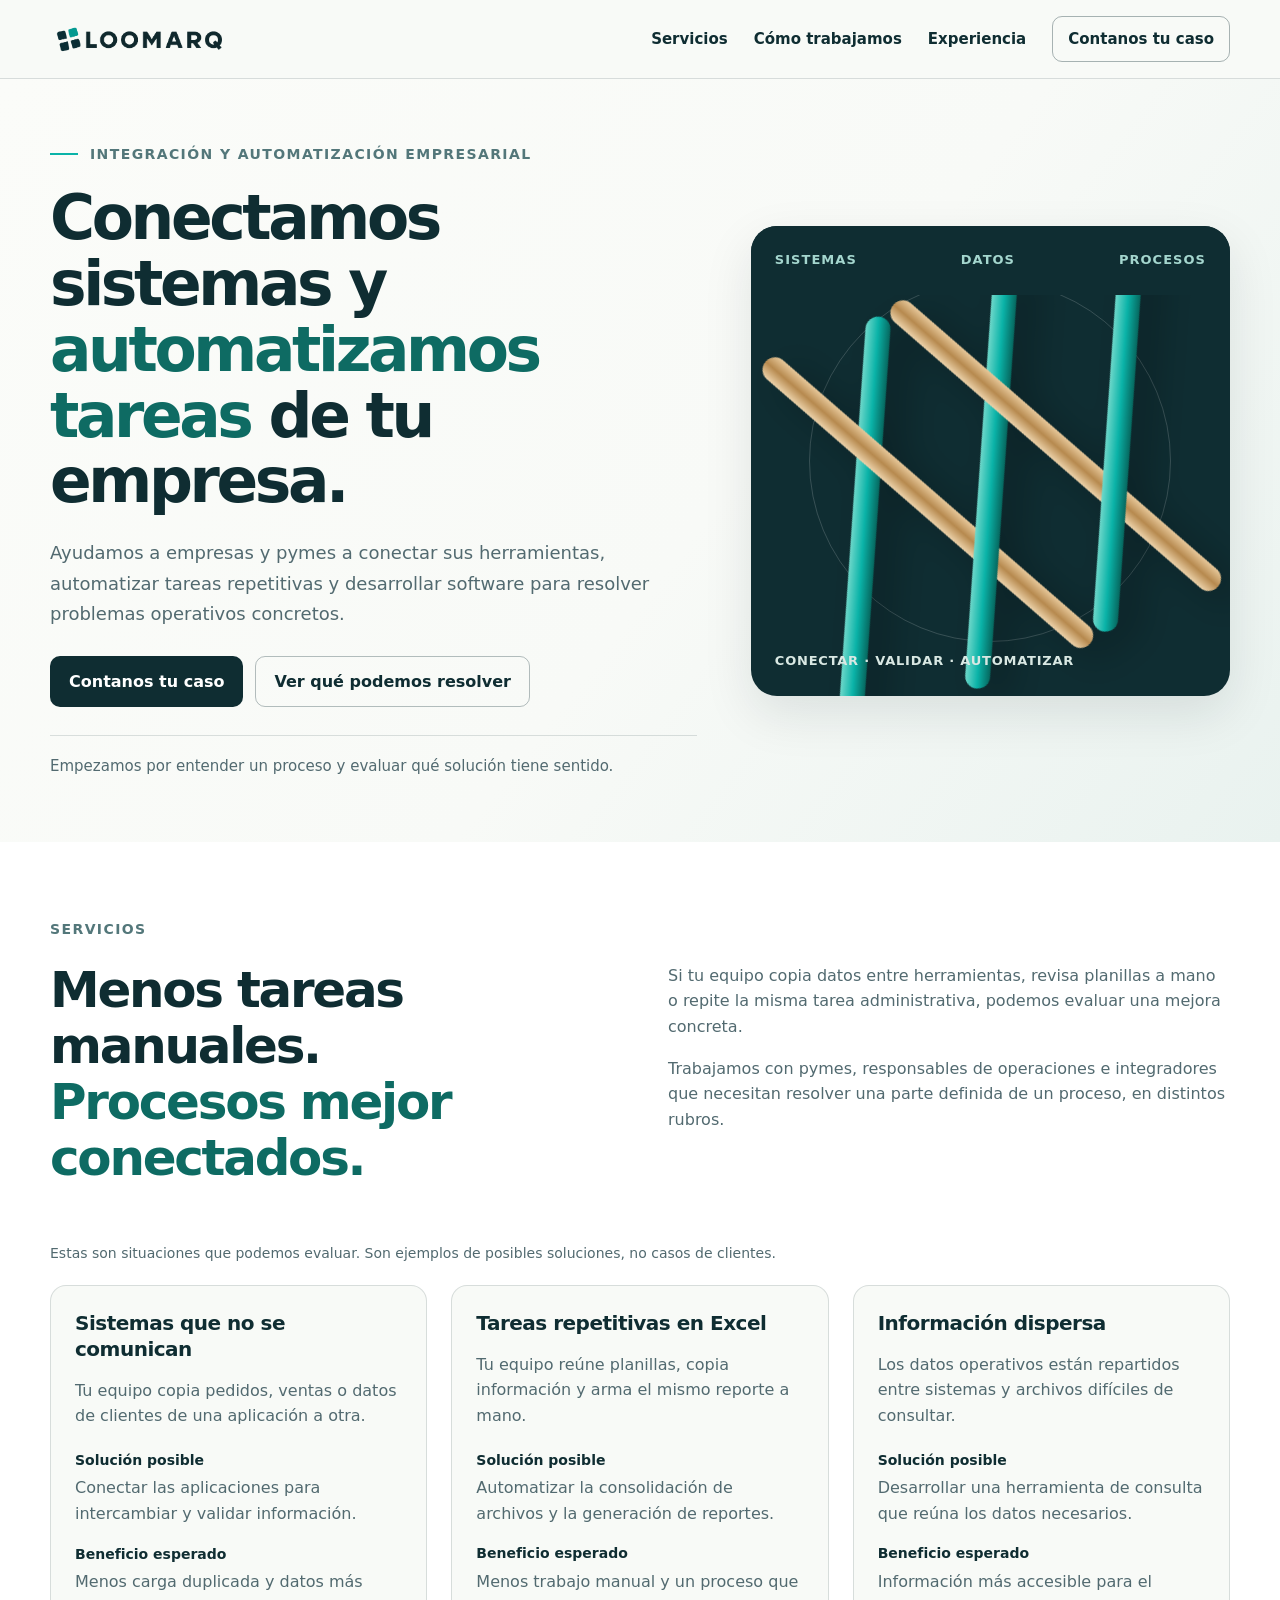
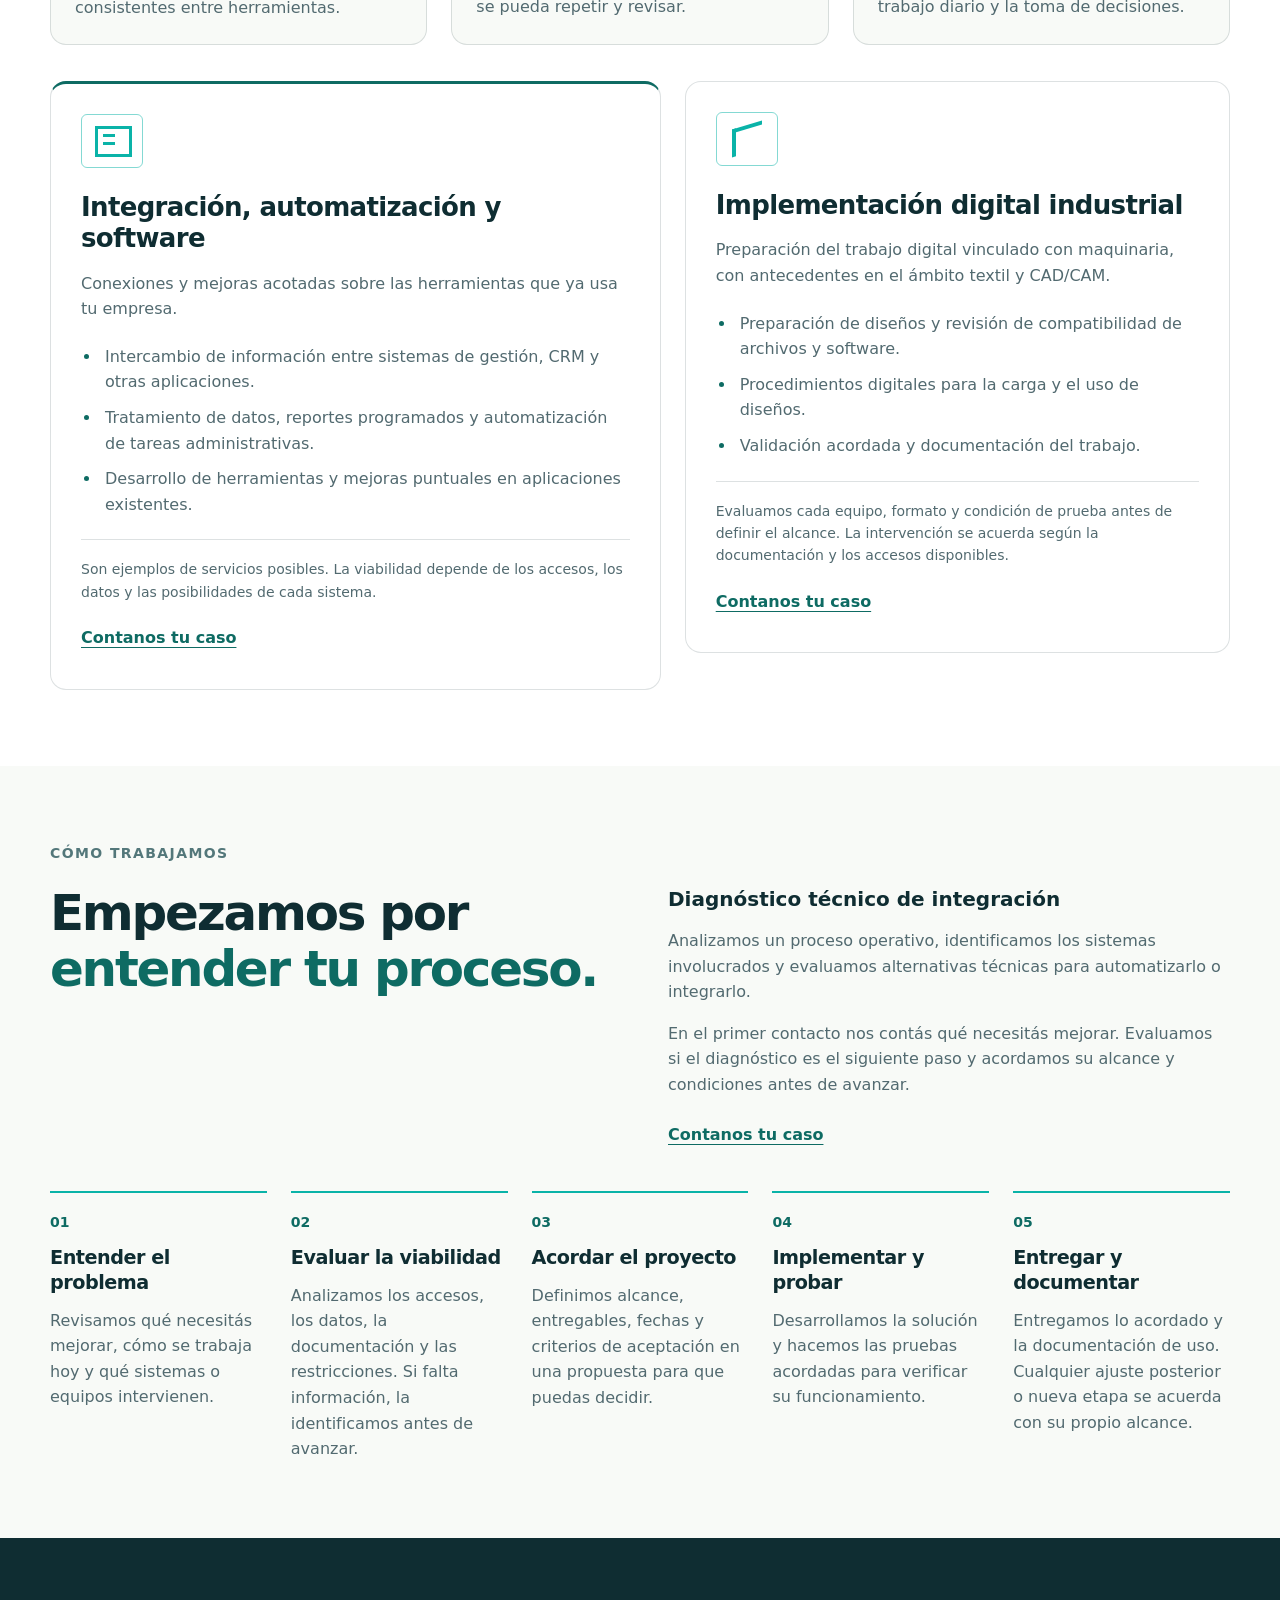
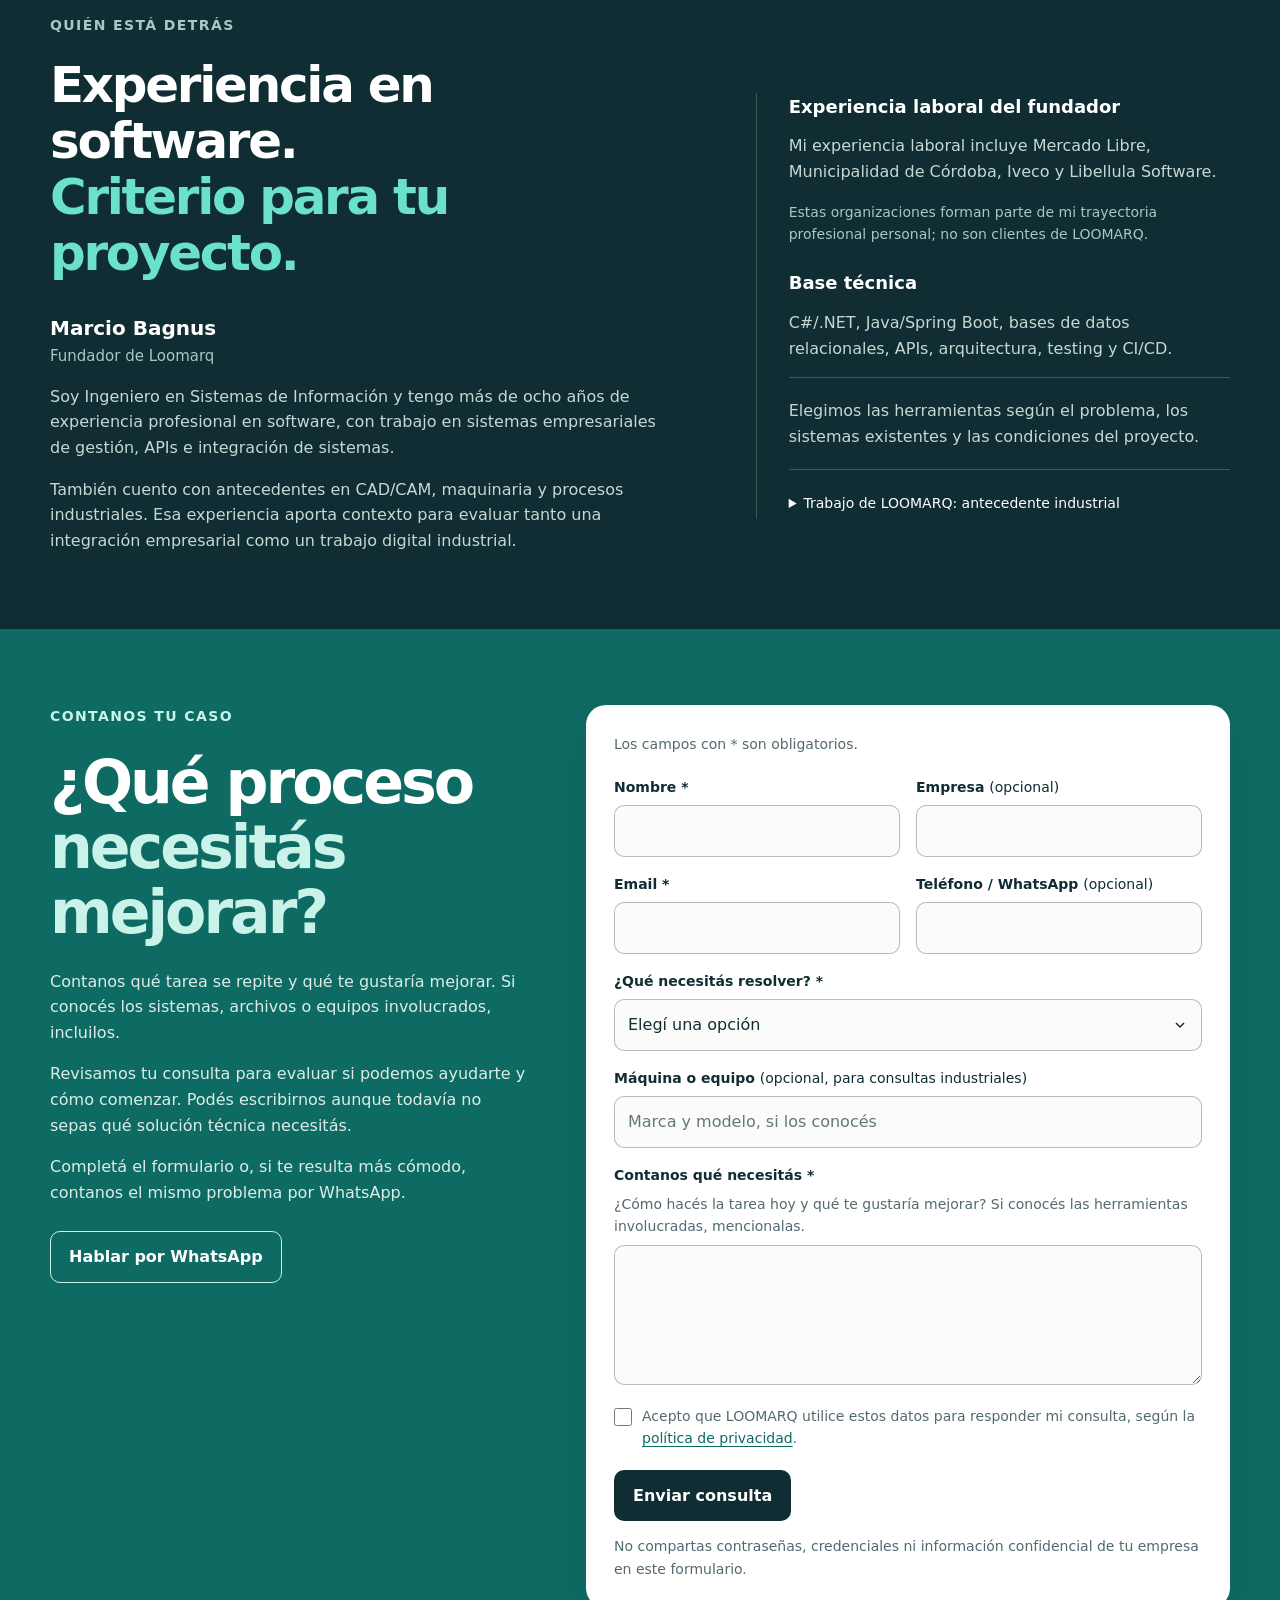
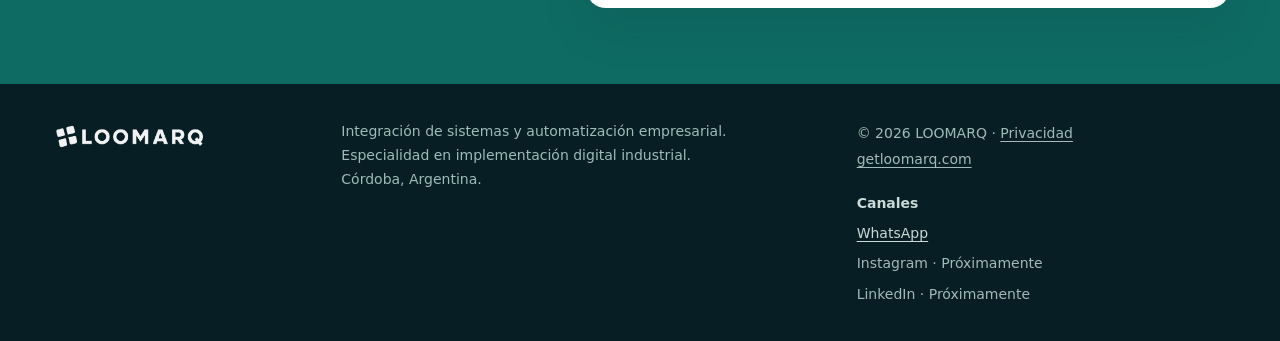
==== commit 96266412: "Optimize commercial journey and fix contact form submission" ====
--- a/index.html
+++ b/index.html
@@ -4,20 +4,20 @@
   <meta charset="utf-8">
   <meta name="viewport" content="width=device-width,initial-scale=1">
   <title>LOOMARQ | Integración de sistemas y automatización empresarial</title>
-  <meta name="description" content="Conectamos sistemas y automatizamos tareas de tu empresa. Proyectos con alcance, entregables y fechas acordadas. Especialidad en implementación digital industrial.">
+  <meta name="description" content="Integramos sistemas, automatizamos tareas y desarrollamos software para resolver problemas operativos de empresas y pymes. Especialidad digital industrial.">
   <meta name="theme-color" content="#0f2d32">
   <link rel="canonical" href="https://getloomarq.com/">
   <meta property="og:type" content="website">
   <meta property="og:locale" content="es_AR">
   <meta property="og:site_name" content="LOOMARQ">
   <meta property="og:title" content="LOOMARQ | Integración de sistemas y automatización empresarial">
-  <meta property="og:description" content="Conectamos herramientas, reducimos tareas manuales y mejoramos procesos de trabajo. Proyectos con alcance, entregables y fechas acordadas.">
+  <meta property="og:description" content="Integramos sistemas, automatizamos tareas y desarrollamos software para resolver problemas operativos de empresas y pymes. Especialidad digital industrial.">
   <meta property="og:url" content="https://getloomarq.com/">
   <meta property="og:image" content="https://getloomarq.com/assets/img/brand/loomarq-symbol-primary.png">
   <meta property="og:image:alt" content="Símbolo de LOOMARQ">
   <meta name="twitter:card" content="summary">
   <meta name="twitter:title" content="LOOMARQ | Integración de sistemas y automatización empresarial">
-  <meta name="twitter:description" content="Conectamos herramientas, reducimos tareas manuales y mejoramos procesos de trabajo. Proyectos con alcance, entregables y fechas acordadas.">
+  <meta name="twitter:description" content="Integramos sistemas, automatizamos tareas y desarrollamos software para resolver problemas operativos de empresas y pymes. Especialidad digital industrial.">
   <meta name="twitter:image" content="https://getloomarq.com/assets/img/brand/loomarq-symbol-primary.png">
   <meta name="twitter:image:alt" content="Símbolo de LOOMARQ">
   <link rel="icon" href="./favicon.ico" sizes="any">
@@ -47,12 +47,12 @@
       <div>
         <p class="eyebrow">Integración y automatización empresarial</p>
         <h1 id="portada-titulo">Conectamos sistemas y <em>automatizamos tareas</em> de tu empresa.</h1>
-        <p class="lead">Diseñamos e implementamos soluciones para reducir cargas manuales, intercambiar información entre herramientas y mejorar procesos de trabajo.</p>
+        <p class="lead">Ayudamos a empresas y pymes a conectar sus herramientas, automatizar tareas repetitivas y desarrollar software para resolver problemas operativos concretos.</p>
         <div class="actions">
-          <a class="btn btn--primary" href="#contacto">Contanos qué proceso necesitás mejorar</a>
-          <a class="btn btn--secondary" href="#soluciones">Conocé nuestros servicios</a>
-        </div>
-        <p class="hero__scope">Un problema concreto. Alcance, entregables y fechas acordadas.</p>
+          <a class="btn btn--primary" href="#contacto">Contanos tu caso</a>
+          <a class="btn btn--secondary" href="#soluciones">Ver qué podemos resolver</a>
+        </div>
+        <p class="hero__scope">Empezamos por entender un proceso y evaluar qué solución tiene sentido.</p>
       </div>
       <div class="machine-art" aria-hidden="true">
         <div class="machine-art__top"><span>SISTEMAS</span><span>DATOS</span><span>PROCESOS</span></div>
@@ -72,37 +72,63 @@
           <p>Trabajamos con pymes, responsables de operaciones e integradores que necesitan resolver una parte definida de un proceso, en distintos rubros.</p>
         </div>
       </div>
+      <p class="situations__intro">Estas son situaciones que podemos evaluar. Son ejemplos de posibles soluciones, no casos de clientes.</p>
+      <div class="situations">
+        <article class="situation">
+          <h3>Sistemas que no se comunican</h3>
+          <p>Tu equipo copia pedidos, ventas o datos de clientes de una aplicación a otra.</p>
+          <dl>
+            <dt>Solución posible</dt>
+            <dd>Conectar las aplicaciones para intercambiar y validar información.</dd>
+            <dt>Beneficio esperado</dt>
+            <dd>Menos carga duplicada y datos más consistentes entre herramientas.</dd>
+          </dl>
+        </article>
+        <article class="situation">
+          <h3>Tareas repetitivas en Excel</h3>
+          <p>Tu equipo reúne planillas, copia información y arma el mismo reporte a mano.</p>
+          <dl>
+            <dt>Solución posible</dt>
+            <dd>Automatizar la consolidación de archivos y la generación de reportes.</dd>
+            <dt>Beneficio esperado</dt>
+            <dd>Menos trabajo manual y un proceso que se pueda repetir y revisar.</dd>
+          </dl>
+        </article>
+        <article class="situation">
+          <h3>Información dispersa</h3>
+          <p>Los datos operativos están repartidos entre sistemas y archivos difíciles de consultar.</p>
+          <dl>
+            <dt>Solución posible</dt>
+            <dd>Desarrollar una herramienta de consulta que reúna los datos necesarios.</dd>
+            <dt>Beneficio esperado</dt>
+            <dd>Información más accesible para el trabajo diario y la toma de decisiones.</dd>
+          </dl>
+        </article>
+      </div>
       <div class="cards">
         <article class="card card--main">
           <div class="iconbox iconbox--software" aria-hidden="true"></div>
-          <h3>Integración y automatización empresarial</h3>
+          <h3>Integración, automatización y software</h3>
           <p>Conexiones y mejoras acotadas sobre las herramientas que ya usa tu empresa.</p>
           <ul class="service-list">
             <li>Intercambio de información entre sistemas de gestión, CRM y otras aplicaciones.</li>
-            <li>Importación, validación y conciliación de datos.</li>
-            <li>Reportes y exportaciones programadas.</li>
-            <li>Automatización de tareas administrativas repetitivas.</li>
-            <li>Componentes o mejoras puntuales en aplicaciones existentes.</li>
+            <li>Tratamiento de datos, reportes programados y automatización de tareas administrativas.</li>
+            <li>Desarrollo de herramientas y mejoras puntuales en aplicaciones existentes.</li>
           </ul>
           <p class="service-note">Son ejemplos de servicios posibles. La viabilidad depende de los accesos, los datos y las posibilidades de cada sistema.</p>
-          <a class="text-link" href="#contacto">Consultá por una integración o automatización</a>
+          <a class="text-link" href="#contacto">Contanos tu caso</a>
         </article>
         <article class="card">
           <div class="iconbox iconbox--design" aria-hidden="true"></div>
           <h3>Implementación digital industrial</h3>
           <p>Preparación del trabajo digital vinculado con maquinaria, con antecedentes en el ámbito textil y CAD/CAM.</p>
           <ul class="service-list">
-            <li>Preparación y adaptación de diseños.</li>
-            <li>Revisión de compatibilidad de archivos y software.</li>
+            <li>Preparación de diseños y revisión de compatibilidad de archivos y software.</li>
             <li>Procedimientos digitales para la carga y el uso de diseños.</li>
             <li>Validación acordada y documentación del trabajo.</li>
           </ul>
           <p class="service-note">Evaluamos cada equipo, formato y condición de prueba antes de definir el alcance. La intervención se acuerda según la documentación y los accesos disponibles.</p>
-          <a class="text-link" href="#contacto">Consultá por un proceso industrial</a>
-          <details class="case-note">
-            <summary>Trabajo de Loomarq en documentación</summary>
-            <p>El antecedente inicial es un trabajo de preparación de diseño para una máquina automatizada. Su publicación queda sujeta a contar con documentación y autorización para compartir los materiales.</p>
-          </details>
+          <a class="text-link" href="#contacto">Contanos tu caso</a>
         </article>
       </div>
     </div>
@@ -112,10 +138,12 @@
     <div class="wrap">
       <p class="kicker">Cómo trabajamos</p>
       <div class="section__head">
-        <h2 id="metodo-titulo">Un primer proyecto.<br><em>Un alcance claro.</em></h2>
+        <h2 id="metodo-titulo">Empezamos por<br><em>entender tu proceso.</em></h2>
         <div class="section__copy">
-          <p>Empezamos por una necesidad acotada: conectar dos herramientas, automatizar una tarea o preparar un procedimiento digital.</p>
-          <p>Antes de implementar, acordamos qué se entrega, cómo se valida y en qué fechas. Los cambios de alcance y las siguientes etapas se planifican por separado.</p>
+          <h3 class="diagnosis-title">Diagnóstico técnico de integración</h3>
+          <p>Analizamos un proceso operativo, identificamos los sistemas involucrados y evaluamos alternativas técnicas para automatizarlo o integrarlo.</p>
+          <p>En el primer contacto nos contás qué necesitás mejorar. Evaluamos si el diagnóstico es el siguiente paso y acordamos su alcance y condiciones antes de avanzar.</p>
+          <a class="text-link" href="#contacto">Contanos tu caso</a>
         </div>
       </div>
       <ol class="steps">
@@ -141,12 +169,16 @@
           </div>
         </div>
         <div class="experience__background">
-          <h3>Trayectoria profesional personal</h3>
+          <h3>Experiencia laboral del fundador</h3>
           <p>Mi experiencia laboral incluye Mercado Libre, Municipalidad de Córdoba, Iveco y Libellula Software.</p>
-          <p class="experience__clarification">Estas empresas forman parte de mi trayectoria personal; no son referencias de clientes de Loomarq.</p>
+          <p class="experience__clarification">Estas organizaciones forman parte de mi trayectoria profesional personal; no son clientes de LOOMARQ.</p>
           <h3>Base técnica</h3>
           <p>C#/.NET, Java/Spring Boot, bases de datos relacionales, APIs, arquitectura, testing y CI/CD.</p>
           <p class="experience__note" id="evolucion">Elegimos las herramientas según el problema, los sistemas existentes y las condiciones del proyecto.</p>
+          <details class="case-note">
+            <summary>Trabajo de LOOMARQ: antecedente industrial</summary>
+            <p>El antecedente inicial de LOOMARQ es la preparación de un diseño para una máquina automatizada. La documentación del trabajo y la autorización para compartir materiales están pendientes.</p>
+          </details>
         </div>
       </div>
     </div>
@@ -157,36 +189,45 @@
       <div>
         <p class="kicker">Contanos tu caso</p>
         <h2 id="contacto-titulo">¿Qué proceso <em>necesitás mejorar?</em></h2>
-        <p>Contanos qué tarea se repite, qué herramientas usás y qué resultado necesitás. Si se trata de un proceso industrial, agregá el equipo y el software involucrados, si los conocés.</p>
-        <p>Revisamos la consulta para evaluar si podemos ayudarte y qué información hace falta para definir un primer proyecto.</p>
-        <div class="actions"><a class="btn btn--secondary contact__whatsapp" href="https://wa.me/5493518017921?text=Hola%2C%20quiero%20consultar%20por%20un%20proyecto%20de%20integraci%C3%B3n%2C%20automatizaci%C3%B3n%20o%20implementaci%C3%B3n%20digital%20con%20LOOMARQ." target="_blank" rel="noopener noreferrer" aria-label="Hablar por WhatsApp (se abre en una nueva pestaña)">Hablar por WhatsApp</a></div>
-      </div>
-      <form class="form" name="evaluacion" method="POST" action="./gracias.html" data-netlify="true" netlify-honeypot="bot-field" aria-label="Consulta por un proyecto">
+        <p>Contanos qué tarea se repite y qué te gustaría mejorar. Si conocés los sistemas, archivos o equipos involucrados, incluilos.</p>
+        <p>Revisamos tu consulta para evaluar si podemos ayudarte y cómo comenzar. Podés escribirnos aunque todavía no sepas qué solución técnica necesitás.</p>
+        <p>Completá el formulario o, si te resulta más cómodo, contanos el mismo problema por WhatsApp.</p>
+        <div class="actions"><a class="btn btn--secondary contact__whatsapp" id="contacto-whatsapp" href="https://wa.me/5493518017921?text=Hola%2C%20quiero%20consultar%20por%20un%20proyecto%20de%20integraci%C3%B3n%2C%20automatizaci%C3%B3n%20o%20implementaci%C3%B3n%20digital%20con%20LOOMARQ." target="_blank" rel="noopener noreferrer" aria-label="Hablar por WhatsApp (se abre en una nueva pestaña)">Hablar por WhatsApp</a></div>
+      </div>
+      <form class="form" name="evaluacion" method="POST" action="/" data-contact-form data-netlify="true" netlify-honeypot="bot-field" aria-label="Consulta por un proyecto">
         <input type="hidden" name="form-name" value="evaluacion">
         <p class="hidden" aria-hidden="true"><label>No completar: <input name="bot-field" tabindex="-1" autocomplete="off"></label></p>
+        <div data-form-fields>
         <p class="form__intro">Los campos con * son obligatorios.</p>
         <div class="form__grid">
           <div class="field"><label for="nombre">Nombre *</label><input id="nombre" name="nombre" autocomplete="name" required></div>
-          <div class="field"><label for="empresa">Empresa</label><input id="empresa" name="empresa" autocomplete="organization"></div>
+          <div class="field"><label for="empresa">Empresa <span>(opcional)</span></label><input id="empresa" name="empresa" autocomplete="organization"></div>
           <div class="field"><label for="email">Email *</label><input id="email" name="email" type="email" autocomplete="email" required></div>
-          <div class="field"><label for="telefono">Teléfono / WhatsApp</label><input id="telefono" name="telefono" type="tel" autocomplete="tel"></div>
+          <div class="field"><label for="telefono">Teléfono / WhatsApp <span>(opcional)</span></label><input id="telefono" name="telefono" type="tel" autocomplete="tel"></div>
           <div class="field field--full">
-            <label for="etapa">Tipo de consulta *</label>
+            <label for="etapa">¿Qué necesitás resolver? *</label>
             <select id="etapa" name="etapa" required>
               <option value="">Elegí una opción</option>
-              <option value="Integración entre sistemas">Integración entre sistemas</option>
-              <option value="Automatización de tareas">Automatización de tareas</option>
-              <option value="Intercambio o tratamiento de datos">Intercambio o tratamiento de datos</option>
-              <option value="Implementación digital industrial">Implementación digital industrial</option>
-              <option value="Otro problema">Otro problema</option>
+              <option value="Integración entre sistemas">Conectar sistemas</option>
+              <option value="Automatización de tareas">Automatizar tareas repetitivas</option>
+              <option value="Intercambio o tratamiento de datos">Ordenar o intercambiar datos</option>
+              <option value="Implementación digital industrial">Resolver un proceso digital industrial</option>
+              <option value="Otro problema">Necesito orientación / otro problema</option>
             </select>
           </div>
           <div class="field field--full"><label for="maquina">Máquina o equipo <span>(opcional, para consultas industriales)</span></label><input id="maquina" name="maquina" placeholder="Marca y modelo, si los conocés"></div>
-          <div class="field field--full"><label for="mensaje">Contanos qué necesitás *</label><textarea id="mensaje" name="mensaje" required placeholder="¿Cómo hacés la tarea hoy? ¿Qué sistemas, archivos o equipos intervienen? ¿Qué te gustaría mejorar?"></textarea></div>
+          <div class="field field--full">
+            <label for="mensaje">Contanos qué necesitás *</label>
+            <p class="field__help" id="mensaje-ayuda">¿Cómo hacés la tarea hoy y qué te gustaría mejorar? Si conocés las herramientas involucradas, mencionalas.</p>
+            <textarea id="mensaje" name="mensaje" required aria-describedby="mensaje-ayuda"></textarea>
+          </div>
         </div>
         <div class="check"><input id="privacidad" type="checkbox" name="privacidad" required><label for="privacidad">Acepto que LOOMARQ utilice estos datos para responder mi consulta, según la <a href="./privacidad.html" target="_blank" rel="noopener">política de privacidad</a>.</label></div>
-        <button class="btn btn--primary" type="submit">Enviar consulta</button>
+        <button class="btn btn--primary" type="submit" disabled>Enviar consulta</button>
         <p class="form__note">No compartas contraseñas, credenciales ni información confidencial de tu empresa en este formulario.</p>
+        </div>
+        <p class="form__status" data-form-status role="status" aria-live="polite" aria-atomic="true" tabindex="-1" hidden></p>
+        <p class="form__note" data-form-unavailable>Si el formulario no está disponible o tenés JavaScript desactivado, podés <a class="text-link" href="#contacto-whatsapp">contarnos tu caso por WhatsApp</a>.</p>
       </form>
     </div>
   </section>
--- a/assets/css/styles.css
+++ b/assets/css/styles.css
@@ -83,6 +83,8 @@
 .btn--primary:hover { background: var(--teal-dark); }
 .btn--secondary { border-color: rgba(15,45,50,.3); background: transparent; }
 .btn--secondary:hover { border-color: var(--teal-dark); }
+.btn:disabled { cursor: not-allowed; opacity: .7; transform: none; }
+.form[aria-busy="true"] .btn { cursor: progress; }
 .hero__scope { margin: 28px 0 0; padding-top: 18px; border-top: 1px solid var(--line); color: var(--slate); font-size: .9375rem; }
 .machine-art { height: 470px; background: var(--ink); border-radius: 26px; position: relative; overflow: hidden; box-shadow: var(--shadow); }
 .machine-art::after { content: ""; position: absolute; width: 360px; height: 360px; border: 1px solid rgba(255,255,255,.17); border-radius: 50%; left: 50%; top: 50%; transform: translate(-50%,-50%); }
@@ -107,6 +109,15 @@
 .section--dark .section__copy { color: #c6d8d4; }
 .section--dark h2 em { color: #6be0cd; }
 .section--dark .kicker { color: #a9c7c3; }
+.situations__intro { margin: 32px 0 20px; color: var(--slate); font-size: .875rem; }
+.situations { display: grid; grid-template-columns: repeat(3,minmax(0,1fr)); gap: 24px; }
+.situation { padding: 24px; border: 1px solid var(--line); border-radius: 16px; background: var(--paper); }
+.situation h3 { font-size: 1.25rem; line-height: 1.3; letter-spacing: -.025em; margin-bottom: 16px; }
+.situation p,.situation dd { color: var(--slate); }
+.situation dl { margin: 20px 0 0; }
+.situation dt { margin-top: 16px; font-size: .875rem; font-weight: 750; }
+.situation dd { margin: 4px 0 0; }
+.diagnosis-title { color: var(--ink); font-size: 1.25rem; line-height: 1.3; margin-bottom: 16px; }
 .cards { display: grid; grid-template-columns: 1.12fr 1fr; gap: 24px; margin-top: 36px; align-items: start; }
 .card { background: white; border: 1px solid var(--line); padding: 30px; border-radius: 16px; }
 .card--main { border-top: 3px solid var(--teal-dark); }
@@ -126,6 +137,8 @@
 .case-note { margin-top: 20px; padding-top: 18px; border-top: 1px solid var(--line); font-size: .875rem; color: var(--slate); }
 .case-note summary { cursor: pointer; color: var(--ink); padding-block: 4px; }
 .case-note p { margin: 12px 0 0; }
+.section--dark .case-note { color: #c6d8d4; border-color: rgba(255,255,255,.2); }
+.section--dark .case-note summary { color: white; }
 .steps { display: grid; grid-template-columns: repeat(5,minmax(0,1fr)); gap: 24px; margin: 36px 0 0; padding: 0; list-style: none; counter-reset: steps; }
 .step { border-top: 2px solid var(--teal); padding-top: 18px; counter-increment: steps; }
 .step::before { content: counter(steps,decimal-leading-zero); display: block; font-weight: 800; font-size: .875rem; color: var(--teal-dark); }
@@ -152,6 +165,7 @@
 .field--full { grid-column: 1/-1; }
 .field label { font-size: .875rem; font-weight: 750; }
 .field label span { font-weight: 400; }
+.form .field__help { margin: 0; color: var(--slate); font-size: .875rem; }
 .field input,.field textarea,.field select { width: 100%; min-width: 0; border: 1px solid rgba(15,45,50,.3); border-radius: 10px; background: #fbfcfa; padding: 12px 13px; color: var(--ink); }
 .field input::placeholder,.field textarea::placeholder { color: #63787c; opacity: 1; }
 .field select {
@@ -167,6 +181,9 @@
 .check input { flex-shrink: 0; width: 18px; height: 18px; margin: 3px 0 0; accent-color: var(--teal-dark); }
 .check a { color: var(--teal-dark); text-decoration: underline; text-underline-offset: 3px; }
 .form .form__note { font-size: .875rem; color: var(--slate); margin: 14px 0 0; }
+.form .form__status { margin: 20px 0 0; padding: 14px 16px; border: 1px solid var(--line); border-radius: 10px; color: var(--ink); }
+.form__status[data-state="success"] { background: #e7f6f2; border-color: var(--teal-dark); }
+.form__status[data-state="error"] { background: var(--paper); border-color: var(--ink); }
 .hidden { position: absolute; left: -9999px; width: 1px; height: 1px; overflow: hidden; }
 .contact__whatsapp { border-color: var(--mint); }
 .contact__whatsapp:hover { border-color: var(--white); background: rgba(255,255,255,.08); }
@@ -217,6 +234,7 @@
   .section__head,.experience,.contact__grid { grid-template-columns: 1fr; gap: 24px; }
   .section__copy { max-width: none; }
   .cards { gap: 16px; }
+  .situations { grid-template-columns: 1fr; gap: 16px; }
   .card { padding: 24px; }
   .experience__background { padding: 24px 0 0; border-left: 0; border-top: 1px solid rgba(255,255,255,.2); }
   .contact__grid { gap: 32px; }
